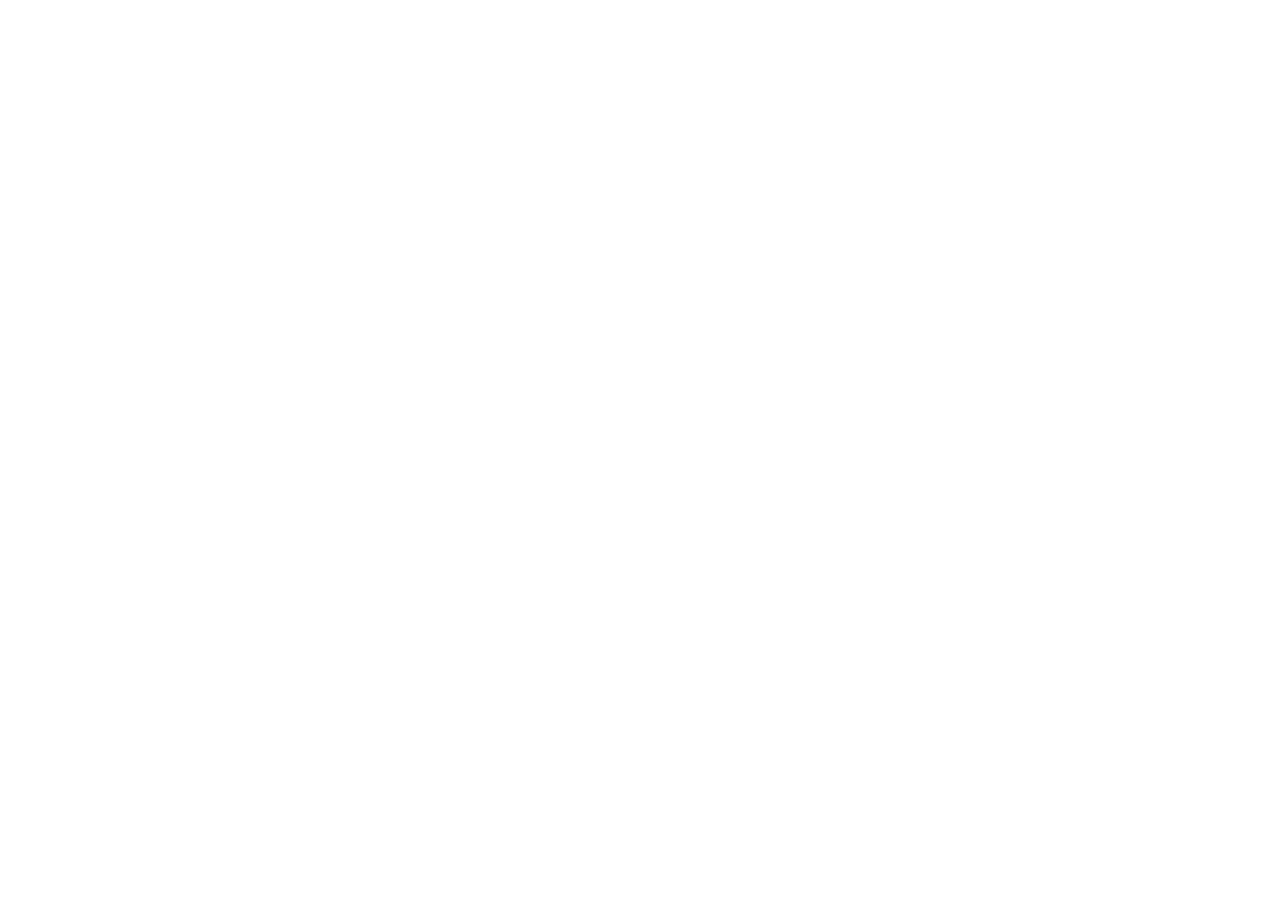
==== index.html @ 4f105e5e "init project" ====
<!DOCTYPE html>
<html lang="en">
<head>
    <meta charset="UTF-8">
    <meta http-equiv="X-UA-Compatible" content="IE=edge">
    <meta name="viewport" content="width=device-width, initial-scale=1.0">
    <title>Document</title>
</head>
<body>
    
</body>
</html>
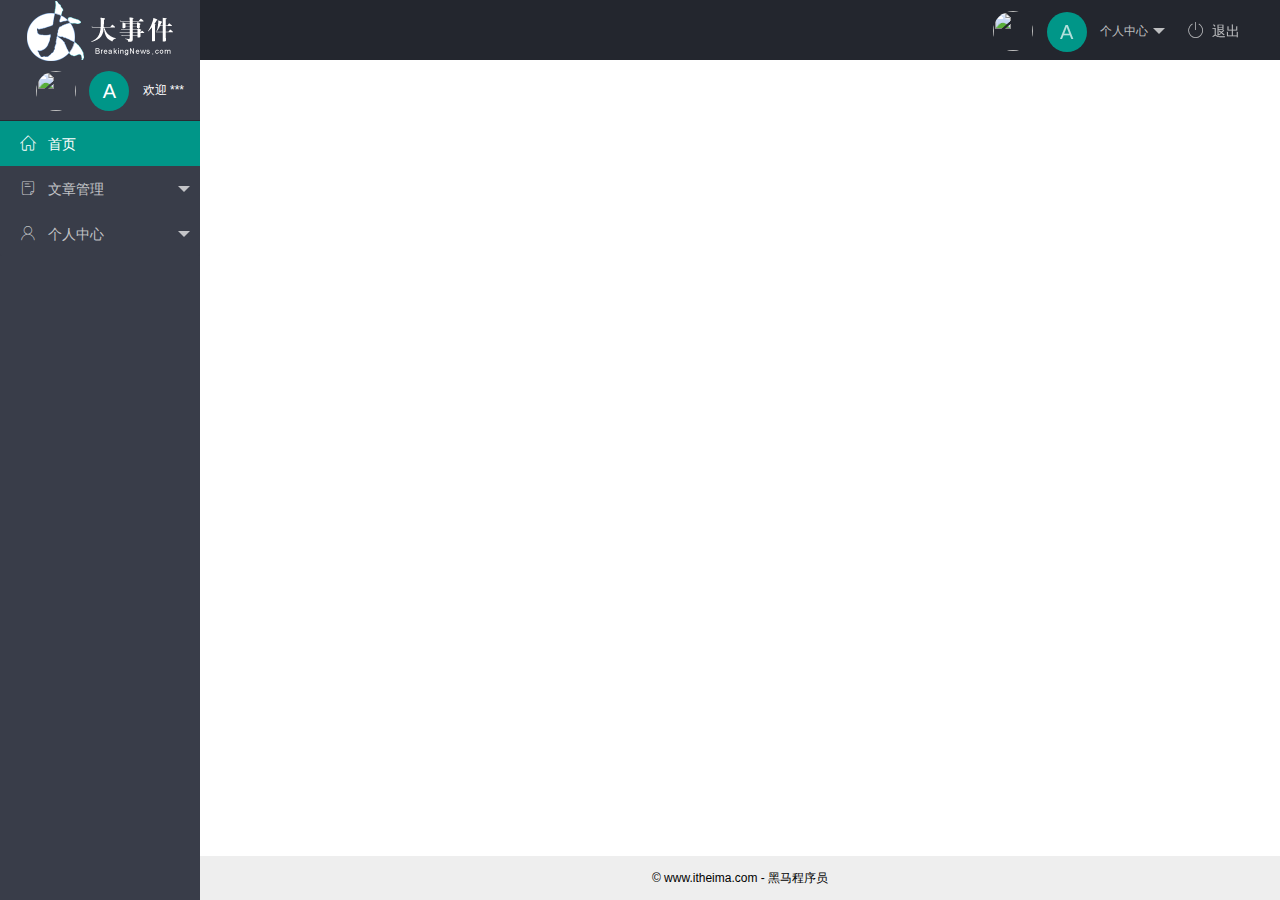
==== commit f2889e9f: "完成了后台主页功能的开发" ====
--- a/index.html
+++ b/index.html
@@ -1,12 +1,139 @@
 <!DOCTYPE html>
 <html lang="en">
-<head>
-    <meta charset="UTF-8">
-    <meta http-equiv="X-UA-Compatible" content="IE=edge">
-    <meta name="viewport" content="width=device-width, initial-scale=1.0">
-    <title>Document</title>
-</head>
-<body>
-    
-</body>
-</html>+  <head>
+    <meta charset="UTF-8" />
+    <meta http-equiv="X-UA-Compatible" content="IE=edge" />
+    <meta name="viewport" content="width=device-width, initial-scale=1.0" />
+    <title>后台主页</title>
+    <!-- 导入layui的样式表 -->
+    <link rel="stylesheet" href="/assets/lib/layui/css/layui.css" />
+    <!-- 导入iconfont样式表 -->
+    <link rel="stylesheet" href="/assets/fonts/iconfont.css" />
+    <!-- 导入自己的样式表 -->
+    <link rel="stylesheet" href="/assets/css/index.css" />
+  </head>
+  <body>
+    <div class="layui-layout layui-layout-admin">
+      <div class="layui-header">
+        <div class="layui-logo layui-hide-xs layui-bg-black">
+          <img src="/assets//images/logo.png" />
+        </div>
+        <!-- 头部区域（可配合layui 已有的水平导航） -->
+        <ul class="layui-nav layui-layout-right">
+          <li class="layui-nav-item layui-hide layui-show-md-inline-block">
+            <a href="javascript:;" class="userInfo">
+              <img
+                src="//tva1.sinaimg.cn/crop.0.0.118.118.180/5db11ff4gw1e77d3nqrv8j203b03cweg.jpg"
+                class="layui-nav-img"
+              />
+              <span class="text-avatar">A</span>
+              个人中心
+            </a>
+            <dl class="layui-nav-child">
+              <dd><a href="">基本资料</a></dd>
+              <dd><a href="">更换头像</a></dd>
+              <dd><a href="">重置密码</a></dd>
+            </dl>
+          </li>
+          <li class="layui-nav-item" lay-header-event="menuRight" lay-unselect>
+            <a href="javascript:;" class="BtnLogOut">
+              <span class="iconfont icon-tuichu"></span>退出
+            </a>
+          </li>
+        </ul>
+      </div>
+
+      <div class="layui-side layui-bg-black">
+        <div class="layui-side-scroll">
+          <div href="javascript:;" class="userInfo">
+            <img
+              src="//tva1.sinaimg.cn/crop.0.0.118.118.180/5db11ff4gw1e77d3nqrv8j203b03cweg.jpg"
+              class="layui-nav-img"
+            />
+            <span class="text-avatar">A</span>
+            <span id="welcome">欢迎 ***</span>
+          </div>
+          <!-- 左侧导航区域（可配合layui已有的垂直导航） -->
+          <ul class="layui-nav layui-nav-tree" lay-shrink="all">
+            <li class="layui-nav-item layui-this">
+              <a href="/home/dashboard.html" target="fm">
+                <span class="iconfont icon-home"></span>
+                首页</a
+              >
+            </li>
+            <li class="layui-nav-item">
+              <a class="" href="javascript:;">
+                <span class="iconfont icon-16"></span>
+                文章管理</a
+              >
+              <dl class="layui-nav-child">
+                <dd>
+                  <a href="javascript:;">
+                    <i class="layui-icon layui-icon-app"></i>
+                    文章类别</a
+                  >
+                </dd>
+                <dd>
+                  <a href="javascript:;">
+                    <i class="layui-icon layui-icon-app"></i>
+                    文章列表</a
+                  >
+                </dd>
+                <dd>
+                  <a href="javascript:;">
+                    <i class="layui-icon layui-icon-app"></i>
+                    发表文章</a
+                  >
+                </dd>
+              </dl>
+            </li>
+            <li class="layui-nav-item">
+              <a href="javascript:;">
+                <span class="iconfont icon-user"></span>
+                个人中心</a
+              >
+              <dl class="layui-nav-child">
+                <dd>
+                  <a href="javascript:;">
+                    <i class="layui-icon layui-icon-app"></i>
+                    基本资料</a
+                  >
+                </dd>
+                <dd>
+                  <a href="javascript:;">
+                    <i class="layui-icon layui-icon-app"></i>
+                    更换头像</a
+                  >
+                </dd>
+                <dd>
+                  <a href="javascript:;">
+                    <i class="layui-icon layui-icon-app"></i>
+                    重置密码</a
+                  >
+                </dd>
+              </dl>
+            </li>
+          </ul>
+        </div>
+      </div>
+
+      <div class="layui-body">
+        <!-- 内容主体区域 -->
+        <iframe name="fm" src="" frameborder="0"></iframe>
+      </div>
+
+      <div class="layui-footer">
+        <!-- 底部固定区域 -->
+        © www.itheima.com - 黑马程序员
+      </div>
+    </div>
+    <!-- 导入layui的js -->
+    <script src="/assets//lib/layui/layui.all.js"></script>
+    <!-- 导入JQuery -->
+    <script src="/assets//lib/jquery.js"></script>
+    <!-- 导入baseApi.js -->
+    <script src="/assets/js/baseApi.js"></script>
+    <!-- 导入自己js文件 -->
+    <script src="/assets/js/index.js"></script>
+  </body>
+</html>
--- a/assets/lib/layui/css/layui.css
+++ b/assets/lib/layui/css/layui.css
@@ -0,0 +1,2 @@
+/** layui-v2.5.5 MIT License By https://www.layui.com */
+ .layui-inline,img{display:inline-block;vertical-align:middle}h1,h2,h3,h4,h5,h6{font-weight:400}.layui-edge,.layui-header,.layui-inline,.layui-main{position:relative}.layui-body,.layui-edge,.layui-elip{overflow:hidden}.layui-btn,.layui-edge,.layui-inline,img{vertical-align:middle}.layui-btn,.layui-disabled,.layui-icon,.layui-unselect{-moz-user-select:none;-webkit-user-select:none;-ms-user-select:none}.layui-elip,.layui-form-checkbox span,.layui-form-pane .layui-form-label{text-overflow:ellipsis;white-space:nowrap}.layui-breadcrumb,.layui-tree-btnGroup{visibility:hidden}blockquote,body,button,dd,div,dl,dt,form,h1,h2,h3,h4,h5,h6,input,li,ol,p,pre,td,textarea,th,ul{margin:0;padding:0;-webkit-tap-highlight-color:rgba(0,0,0,0)}a:active,a:hover{outline:0}img{border:none}li{list-style:none}table{border-collapse:collapse;border-spacing:0}h4,h5,h6{font-size:100%}button,input,optgroup,option,select,textarea{font-family:inherit;font-size:inherit;font-style:inherit;font-weight:inherit;outline:0}pre{white-space:pre-wrap;white-space:-moz-pre-wrap;white-space:-pre-wrap;white-space:-o-pre-wrap;word-wrap:break-word}body{line-height:24px;font:14px Helvetica Neue,Helvetica,PingFang SC,Tahoma,Arial,sans-serif}hr{height:1px;margin:10px 0;border:0;clear:both}a{color:#333;text-decoration:none}a:hover{color:#777}a cite{font-style:normal;*cursor:pointer}.layui-border-box,.layui-border-box *{box-sizing:border-box}.layui-box,.layui-box *{box-sizing:content-box}.layui-clear{clear:both;*zoom:1}.layui-clear:after{content:'\20';clear:both;*zoom:1;display:block;height:0}.layui-inline{*display:inline;*zoom:1}.layui-edge{display:inline-block;width:0;height:0;border-width:6px;border-style:dashed;border-color:transparent}.layui-edge-top{top:-4px;border-bottom-color:#999;border-bottom-style:solid}.layui-edge-right{border-left-color:#999;border-left-style:solid}.layui-edge-bottom{top:2px;border-top-color:#999;border-top-style:solid}.layui-edge-left{border-right-color:#999;border-right-style:solid}.layui-disabled,.layui-disabled:hover{color:#d2d2d2!important;cursor:not-allowed!important}.layui-circle{border-radius:100%}.layui-show{display:block!important}.layui-hide{display:none!important}@font-face{font-family:layui-icon;src:url(../font/iconfont.eot?v=250);src:url(../font/iconfont.eot?v=250#iefix) format('embedded-opentype'),url(../font/iconfont.woff2?v=250) format('woff2'),url(../font/iconfont.woff?v=250) format('woff'),url(../font/iconfont.ttf?v=250) format('truetype'),url(../font/iconfont.svg?v=250#layui-icon) format('svg')}.layui-icon{font-family:layui-icon!important;font-size:16px;font-style:normal;-webkit-font-smoothing:antialiased;-moz-osx-font-smoothing:grayscale}.layui-icon-reply-fill:before{content:"\e611"}.layui-icon-set-fill:before{content:"\e614"}.layui-icon-menu-fill:before{content:"\e60f"}.layui-icon-search:before{content:"\e615"}.layui-icon-share:before{content:"\e641"}.layui-icon-set-sm:before{content:"\e620"}.layui-icon-engine:before{content:"\e628"}.layui-icon-close:before{content:"\1006"}.layui-icon-close-fill:before{content:"\1007"}.layui-icon-chart-screen:before{content:"\e629"}.layui-icon-star:before{content:"\e600"}.layui-icon-circle-dot:before{content:"\e617"}.layui-icon-chat:before{content:"\e606"}.layui-icon-release:before{content:"\e609"}.layui-icon-list:before{content:"\e60a"}.layui-icon-chart:before{content:"\e62c"}.layui-icon-ok-circle:before{content:"\1005"}.layui-icon-layim-theme:before{content:"\e61b"}.layui-icon-table:before{content:"\e62d"}.layui-icon-right:before{content:"\e602"}.layui-icon-left:before{content:"\e603"}.layui-icon-cart-simple:before{content:"\e698"}.layui-icon-face-cry:before{content:"\e69c"}.layui-icon-face-smile:before{content:"\e6af"}.layui-icon-survey:before{content:"\e6b2"}.layui-icon-tree:before{content:"\e62e"}.layui-icon-upload-circle:before{content:"\e62f"}.layui-icon-add-circle:before{content:"\e61f"}.layui-icon-download-circle:before{content:"\e601"}.layui-icon-templeate-1:before{content:"\e630"}.layui-icon-util:before{content:"\e631"}.layui-icon-face-surprised:before{content:"\e664"}.layui-icon-edit:before{content:"\e642"}.layui-icon-speaker:before{content:"\e645"}.layui-icon-down:before{content:"\e61a"}.layui-icon-file:before{content:"\e621"}.layui-icon-layouts:before{content:"\e632"}.layui-icon-rate-half:before{content:"\e6c9"}.layui-icon-add-circle-fine:before{content:"\e608"}.layui-icon-prev-circle:before{content:"\e633"}.layui-icon-read:before{content:"\e705"}.layui-icon-404:before{content:"\e61c"}.layui-icon-carousel:before{content:"\e634"}.layui-icon-help:before{content:"\e607"}.layui-icon-code-circle:before{content:"\e635"}.layui-icon-water:before{content:"\e636"}.layui-icon-username:before{content:"\e66f"}.layui-icon-find-fill:before{content:"\e670"}.layui-icon-about:before{content:"\e60b"}.layui-icon-location:before{content:"\e715"}.layui-icon-up:before{content:"\e619"}.layui-icon-pause:before{content:"\e651"}.layui-icon-date:before{content:"\e637"}.layui-icon-layim-uploadfile:before{content:"\e61d"}.layui-icon-delete:before{content:"\e640"}.layui-icon-play:before{content:"\e652"}.layui-icon-top:before{content:"\e604"}.layui-icon-friends:before{content:"\e612"}.layui-icon-refresh-3:before{content:"\e9aa"}.layui-icon-ok:before{content:"\e605"}.layui-icon-layer:before{content:"\e638"}.layui-icon-face-smile-fine:before{content:"\e60c"}.layui-icon-dollar:before{content:"\e659"}.layui-icon-group:before{content:"\e613"}.layui-icon-layim-download:before{content:"\e61e"}.layui-icon-picture-fine:before{content:"\e60d"}.layui-icon-link:before{content:"\e64c"}.layui-icon-diamond:before{content:"\e735"}.layui-icon-log:before{content:"\e60e"}.layui-icon-rate-solid:before{content:"\e67a"}.layui-icon-fonts-del:before{content:"\e64f"}.layui-icon-unlink:before{content:"\e64d"}.layui-icon-fonts-clear:before{content:"\e639"}.layui-icon-triangle-r:before{content:"\e623"}.layui-icon-circle:before{content:"\e63f"}.layui-icon-radio:before{content:"\e643"}.layui-icon-align-center:before{content:"\e647"}.layui-icon-align-right:before{content:"\e648"}.layui-icon-align-left:before{content:"\e649"}.layui-icon-loading-1:before{content:"\e63e"}.layui-icon-return:before{content:"\e65c"}.layui-icon-fonts-strong:before{content:"\e62b"}.layui-icon-upload:before{content:"\e67c"}.layui-icon-dialogue:before{content:"\e63a"}.layui-icon-video:before{content:"\e6ed"}.layui-icon-headset:before{content:"\e6fc"}.layui-icon-cellphone-fine:before{content:"\e63b"}.layui-icon-add-1:before{content:"\e654"}.layui-icon-face-smile-b:before{content:"\e650"}.layui-icon-fonts-html:before{content:"\e64b"}.layui-icon-form:before{content:"\e63c"}.layui-icon-cart:before{content:"\e657"}.layui-icon-camera-fill:before{content:"\e65d"}.layui-icon-tabs:before{content:"\e62a"}.layui-icon-fonts-code:before{content:"\e64e"}.layui-icon-fire:before{content:"\e756"}.layui-icon-set:before{content:"\e716"}.layui-icon-fonts-u:before{content:"\e646"}.layui-icon-triangle-d:before{content:"\e625"}.layui-icon-tips:before{content:"\e702"}.layui-icon-picture:before{content:"\e64a"}.layui-icon-more-vertical:before{content:"\e671"}.layui-icon-flag:before{content:"\e66c"}.layui-icon-loading:before{content:"\e63d"}.layui-icon-fonts-i:before{content:"\e644"}.layui-icon-refresh-1:before{content:"\e666"}.layui-icon-rmb:before{content:"\e65e"}.layui-icon-home:before{content:"\e68e"}.layui-icon-user:before{content:"\e770"}.layui-icon-notice:before{content:"\e667"}.layui-icon-login-weibo:before{content:"\e675"}.layui-icon-voice:before{content:"\e688"}.layui-icon-upload-drag:before{content:"\e681"}.layui-icon-login-qq:before{content:"\e676"}.layui-icon-snowflake:before{content:"\e6b1"}.layui-icon-file-b:before{content:"\e655"}.layui-icon-template:before{content:"\e663"}.layui-icon-auz:before{content:"\e672"}.layui-icon-console:before{content:"\e665"}.layui-icon-app:before{content:"\e653"}.layui-icon-prev:before{content:"\e65a"}.layui-icon-website:before{content:"\e7ae"}.layui-icon-next:before{content:"\e65b"}.layui-icon-component:before{content:"\e857"}.layui-icon-more:before{content:"\e65f"}.layui-icon-login-wechat:before{content:"\e677"}.layui-icon-shrink-right:before{content:"\e668"}.layui-icon-spread-left:before{content:"\e66b"}.layui-icon-camera:before{content:"\e660"}.layui-icon-note:before{content:"\e66e"}.layui-icon-refresh:before{content:"\e669"}.layui-icon-female:before{content:"\e661"}.layui-icon-male:before{content:"\e662"}.layui-icon-password:before{content:"\e673"}.layui-icon-senior:before{content:"\e674"}.layui-icon-theme:before{content:"\e66a"}.layui-icon-tread:before{content:"\e6c5"}.layui-icon-praise:before{content:"\e6c6"}.layui-icon-star-fill:before{content:"\e658"}.layui-icon-rate:before{content:"\e67b"}.layui-icon-template-1:before{content:"\e656"}.layui-icon-vercode:before{content:"\e679"}.layui-icon-cellphone:before{content:"\e678"}.layui-icon-screen-full:before{content:"\e622"}.layui-icon-screen-restore:before{content:"\e758"}.layui-icon-cols:before{content:"\e610"}.layui-icon-export:before{content:"\e67d"}.layui-icon-print:before{content:"\e66d"}.layui-icon-slider:before{content:"\e714"}.layui-icon-addition:before{content:"\e624"}.layui-icon-subtraction:before{content:"\e67e"}.layui-icon-service:before{content:"\e626"}.layui-icon-transfer:before{content:"\e691"}.layui-main{width:1140px;margin:0 auto}.layui-header{z-index:1000;height:60px}.layui-header a:hover{transition:all .5s;-webkit-transition:all .5s}.layui-side{position:fixed;left:0;top:0;bottom:0;z-index:999;width:200px;overflow-x:hidden}.layui-side-scroll{position:relative;width:220px;height:100%;overflow-x:hidden}.layui-body{position:absolute;left:200px;right:0;top:0;bottom:0;z-index:998;width:auto;overflow-y:auto;box-sizing:border-box}.layui-layout-body{overflow:hidden}.layui-layout-admin .layui-header{background-color:#23262E}.layui-layout-admin .layui-side{top:60px;width:200px;overflow-x:hidden}.layui-layout-admin .layui-body{position:fixed;top:60px;bottom:44px}.layui-layout-admin .layui-main{width:auto;margin:0 15px}.layui-layout-admin .layui-footer{position:fixed;left:200px;right:0;bottom:0;height:44px;line-height:44px;padding:0 15px;background-color:#eee}.layui-layout-admin .layui-logo{position:absolute;left:0;top:0;width:200px;height:100%;line-height:60px;text-align:center;color:#009688;font-size:16px}.layui-layout-admin .layui-header .layui-nav{background:0 0}.layui-layout-left{position:absolute!important;left:200px;top:0}.layui-layout-right{position:absolute!important;right:0;top:0}.layui-container{position:relative;margin:0 auto;padding:0 15px;box-sizing:border-box}.layui-fluid{position:relative;margin:0 auto;padding:0 15px}.layui-row:after,.layui-row:before{content:'';display:block;clear:both}.layui-col-lg1,.layui-col-lg10,.layui-col-lg11,.layui-col-lg12,.layui-col-lg2,.layui-col-lg3,.layui-col-lg4,.layui-col-lg5,.layui-col-lg6,.layui-col-lg7,.layui-col-lg8,.layui-col-lg9,.layui-col-md1,.layui-col-md10,.layui-col-md11,.layui-col-md12,.layui-col-md2,.layui-col-md3,.layui-col-md4,.layui-col-md5,.layui-col-md6,.layui-col-md7,.layui-col-md8,.layui-col-md9,.layui-col-sm1,.layui-col-sm10,.layui-col-sm11,.layui-col-sm12,.layui-col-sm2,.layui-col-sm3,.layui-col-sm4,.layui-col-sm5,.layui-col-sm6,.layui-col-sm7,.layui-col-sm8,.layui-col-sm9,.layui-col-xs1,.layui-col-xs10,.layui-col-xs11,.layui-col-xs12,.layui-col-xs2,.layui-col-xs3,.layui-col-xs4,.layui-col-xs5,.layui-col-xs6,.layui-col-xs7,.layui-col-xs8,.layui-col-xs9{position:relative;display:block;box-sizing:border-box}.layui-col-xs1,.layui-col-xs10,.layui-col-xs11,.layui-col-xs12,.layui-col-xs2,.layui-col-xs3,.layui-col-xs4,.layui-col-xs5,.layui-col-xs6,.layui-col-xs7,.layui-col-xs8,.layui-col-xs9{float:left}.layui-col-xs1{width:8.33333333%}.layui-col-xs2{width:16.66666667%}.layui-col-xs3{width:25%}.layui-col-xs4{width:33.33333333%}.layui-col-xs5{width:41.66666667%}.layui-col-xs6{width:50%}.layui-col-xs7{width:58.33333333%}.layui-col-xs8{width:66.66666667%}.layui-col-xs9{width:75%}.layui-col-xs10{width:83.33333333%}.layui-col-xs11{width:91.66666667%}.layui-col-xs12{width:100%}.layui-col-xs-offset1{margin-left:8.33333333%}.layui-col-xs-offset2{margin-left:16.66666667%}.layui-col-xs-offset3{margin-left:25%}.layui-col-xs-offset4{margin-left:33.33333333%}.layui-col-xs-offset5{margin-left:41.66666667%}.layui-col-xs-offset6{margin-left:50%}.layui-col-xs-offset7{margin-left:58.33333333%}.layui-col-xs-offset8{margin-left:66.66666667%}.layui-col-xs-offset9{margin-left:75%}.layui-col-xs-offset10{margin-left:83.33333333%}.layui-col-xs-offset11{margin-left:91.66666667%}.layui-col-xs-offset12{margin-left:100%}@media screen and (max-width:768px){.layui-hide-xs{display:none!important}.layui-show-xs-block{display:block!important}.layui-show-xs-inline{display:inline!important}.layui-show-xs-inline-block{display:inline-block!important}}@media screen and (min-width:768px){.layui-container{width:750px}.layui-hide-sm{display:none!important}.layui-show-sm-block{display:block!important}.layui-show-sm-inline{display:inline!important}.layui-show-sm-inline-block{display:inline-block!important}.layui-col-sm1,.layui-col-sm10,.layui-col-sm11,.layui-col-sm12,.layui-col-sm2,.layui-col-sm3,.layui-col-sm4,.layui-col-sm5,.layui-col-sm6,.layui-col-sm7,.layui-col-sm8,.layui-col-sm9{float:left}.layui-col-sm1{width:8.33333333%}.layui-col-sm2{width:16.66666667%}.layui-col-sm3{width:25%}.layui-col-sm4{width:33.33333333%}.layui-col-sm5{width:41.66666667%}.layui-col-sm6{width:50%}.layui-col-sm7{width:58.33333333%}.layui-col-sm8{width:66.66666667%}.layui-col-sm9{width:75%}.layui-col-sm10{width:83.33333333%}.layui-col-sm11{width:91.66666667%}.layui-col-sm12{width:100%}.layui-col-sm-offset1{margin-left:8.33333333%}.layui-col-sm-offset2{margin-left:16.66666667%}.layui-col-sm-offset3{margin-left:25%}.layui-col-sm-offset4{margin-left:33.33333333%}.layui-col-sm-offset5{margin-left:41.66666667%}.layui-col-sm-offset6{margin-left:50%}.layui-col-sm-offset7{margin-left:58.33333333%}.layui-col-sm-offset8{margin-left:66.66666667%}.layui-col-sm-offset9{margin-left:75%}.layui-col-sm-offset10{margin-left:83.33333333%}.layui-col-sm-offset11{margin-left:91.66666667%}.layui-col-sm-offset12{margin-left:100%}}@media screen and (min-width:992px){.layui-container{width:970px}.layui-hide-md{display:none!important}.layui-show-md-block{display:block!important}.layui-show-md-inline{display:inline!important}.layui-show-md-inline-block{display:inline-block!important}.layui-col-md1,.layui-col-md10,.layui-col-md11,.layui-col-md12,.layui-col-md2,.layui-col-md3,.layui-col-md4,.layui-col-md5,.layui-col-md6,.layui-col-md7,.layui-col-md8,.layui-col-md9{float:left}.layui-col-md1{width:8.33333333%}.layui-col-md2{width:16.66666667%}.layui-col-md3{width:25%}.layui-col-md4{width:33.33333333%}.layui-col-md5{width:41.66666667%}.layui-col-md6{width:50%}.layui-col-md7{width:58.33333333%}.layui-col-md8{width:66.66666667%}.layui-col-md9{width:75%}.layui-col-md10{width:83.33333333%}.layui-col-md11{width:91.66666667%}.layui-col-md12{width:100%}.layui-col-md-offset1{margin-left:8.33333333%}.layui-col-md-offset2{margin-left:16.66666667%}.layui-col-md-offset3{margin-left:25%}.layui-col-md-offset4{margin-left:33.33333333%}.layui-col-md-offset5{margin-left:41.66666667%}.layui-col-md-offset6{margin-left:50%}.layui-col-md-offset7{margin-left:58.33333333%}.layui-col-md-offset8{margin-left:66.66666667%}.layui-col-md-offset9{margin-left:75%}.layui-col-md-offset10{margin-left:83.33333333%}.layui-col-md-offset11{margin-left:91.66666667%}.layui-col-md-offset12{margin-left:100%}}@media screen and (min-width:1200px){.layui-container{width:1170px}.layui-hide-lg{display:none!important}.layui-show-lg-block{display:block!important}.layui-show-lg-inline{display:inline!important}.layui-show-lg-inline-block{display:inline-block!important}.layui-col-lg1,.layui-col-lg10,.layui-col-lg11,.layui-col-lg12,.layui-col-lg2,.layui-col-lg3,.layui-col-lg4,.layui-col-lg5,.layui-col-lg6,.layui-col-lg7,.layui-col-lg8,.layui-col-lg9{float:left}.layui-col-lg1{width:8.33333333%}.layui-col-lg2{width:16.66666667%}.layui-col-lg3{width:25%}.layui-col-lg4{width:33.33333333%}.layui-col-lg5{width:41.66666667%}.layui-col-lg6{width:50%}.layui-col-lg7{width:58.33333333%}.layui-col-lg8{width:66.66666667%}.layui-col-lg9{width:75%}.layui-col-lg10{width:83.33333333%}.layui-col-lg11{width:91.66666667%}.layui-col-lg12{width:100%}.layui-col-lg-offset1{margin-left:8.33333333%}.layui-col-lg-offset2{margin-left:16.66666667%}.layui-col-lg-offset3{margin-left:25%}.layui-col-lg-offset4{margin-left:33.33333333%}.layui-col-lg-offset5{margin-left:41.66666667%}.layui-col-lg-offset6{margin-left:50%}.layui-col-lg-offset7{margin-left:58.33333333%}.layui-col-lg-offset8{margin-left:66.66666667%}.layui-col-lg-offset9{margin-left:75%}.layui-col-lg-offset10{margin-left:83.33333333%}.layui-col-lg-offset11{margin-left:91.66666667%}.layui-col-lg-offset12{margin-left:100%}}.layui-col-space1{margin:-.5px}.layui-col-space1>*{padding:.5px}.layui-col-space3{margin:-1.5px}.layui-col-space3>*{padding:1.5px}.layui-col-space5{margin:-2.5px}.layui-col-space5>*{padding:2.5px}.layui-col-space8{margin:-3.5px}.layui-col-space8>*{padding:3.5px}.layui-col-space10{margin:-5px}.layui-col-space10>*{padding:5px}.layui-col-space12{margin:-6px}.layui-col-space12>*{padding:6px}.layui-col-space15{margin:-7.5px}.layui-col-space15>*{padding:7.5px}.layui-col-space18{margin:-9px}.layui-col-space18>*{padding:9px}.layui-col-space20{margin:-10px}.layui-col-space20>*{padding:10px}.layui-col-space22{margin:-11px}.layui-col-space22>*{padding:11px}.layui-col-space25{margin:-12.5px}.layui-col-space25>*{padding:12.5px}.layui-col-space30{margin:-15px}.layui-col-space30>*{padding:15px}.layui-btn,.layui-input,.layui-select,.layui-textarea,.layui-upload-button{outline:0;-webkit-appearance:none;transition:all .3s;-webkit-transition:all .3s;box-sizing:border-box}.layui-elem-quote{margin-bottom:10px;padding:15px;line-height:22px;border-left:5px solid #009688;border-radius:0 2px 2px 0;background-color:#f2f2f2}.layui-quote-nm{border-style:solid;border-width:1px 1px 1px 5px;background:0 0}.layui-elem-field{margin-bottom:10px;padding:0;border-width:1px;border-style:solid}.layui-elem-field legend{margin-left:20px;padding:0 10px;font-size:20px;font-weight:300}.layui-field-title{margin:10px 0 20px;border-width:1px 0 0}.layui-field-box{padding:10px 15px}.layui-field-title .layui-field-box{padding:10px 0}.layui-progress{position:relative;height:6px;border-radius:20px;background-color:#e2e2e2}.layui-progress-bar{position:absolute;left:0;top:0;width:0;max-width:100%;height:6px;border-radius:20px;text-align:right;background-color:#5FB878;transition:all .3s;-webkit-transition:all .3s}.layui-progress-big,.layui-progress-big .layui-progress-bar{height:18px;line-height:18px}.layui-progress-text{position:relative;top:-20px;line-height:18px;font-size:12px;color:#666}.layui-progress-big .layui-progress-text{position:static;padding:0 10px;color:#fff}.layui-collapse{border-width:1px;border-style:solid;border-radius:2px}.layui-colla-content,.layui-colla-item{border-top-width:1px;border-top-style:solid}.layui-colla-item:first-child{border-top:none}.layui-colla-title{position:relative;height:42px;line-height:42px;padding:0 15px 0 35px;color:#333;background-color:#f2f2f2;cursor:pointer;font-size:14px;overflow:hidden}.layui-colla-content{display:none;padding:10px 15px;line-height:22px;color:#666}.layui-colla-icon{position:absolute;left:15px;top:0;font-size:14px}.layui-card{margin-bottom:15px;border-radius:2px;background-color:#fff;box-shadow:0 1px 2px 0 rgba(0,0,0,.05)}.layui-card:last-child{margin-bottom:0}.layui-card-header{position:relative;height:42px;line-height:42px;padding:0 15px;border-bottom:1px solid #f6f6f6;color:#333;border-radius:2px 2px 0 0;font-size:14px}.layui-bg-black,.layui-bg-blue,.layui-bg-cyan,.layui-bg-green,.layui-bg-orange,.layui-bg-red{color:#fff!important}.layui-card-body{position:relative;padding:10px 15px;line-height:24px}.layui-card-body[pad15]{padding:15px}.layui-card-body[pad20]{padding:20px}.layui-card-body .layui-table{margin:5px 0}.layui-card .layui-tab{margin:0}.layui-panel-window{position:relative;padding:15px;border-radius:0;border-top:5px solid #E6E6E6;background-color:#fff}.layui-auxiliar-moving{position:fixed;left:0;right:0;top:0;bottom:0;width:100%;height:100%;background:0 0;z-index:9999999999}.layui-form-label,.layui-form-mid,.layui-form-select,.layui-input-block,.layui-input-inline,.layui-textarea{position:relative}.layui-bg-red{background-color:#FF5722!important}.layui-bg-orange{background-color:#FFB800!important}.layui-bg-green{background-color:#009688!important}.layui-bg-cyan{background-color:#2F4056!important}.layui-bg-blue{background-color:#1E9FFF!important}.layui-bg-black{background-color:#393D49!important}.layui-bg-gray{background-color:#eee!important;color:#666!important}.layui-badge-rim,.layui-colla-content,.layui-colla-item,.layui-collapse,.layui-elem-field,.layui-form-pane .layui-form-item[pane],.layui-form-pane .layui-form-label,.layui-input,.layui-layedit,.layui-layedit-tool,.layui-quote-nm,.layui-select,.layui-tab-bar,.layui-tab-card,.layui-tab-title,.layui-tab-title .layui-this:after,.layui-textarea{border-color:#e6e6e6}.layui-timeline-item:before,hr{background-color:#e6e6e6}.layui-text{line-height:22px;font-size:14px;color:#666}.layui-text h1,.layui-text h2,.layui-text h3{font-weight:500;color:#333}.layui-text h1{font-size:30px}.layui-text h2{font-size:24px}.layui-text h3{font-size:18px}.layui-text a:not(.layui-btn){color:#01AAED}.layui-text a:not(.layui-btn):hover{text-decoration:underline}.layui-text ul{padding:5px 0 5px 15px}.layui-text ul li{margin-top:5px;list-style-type:disc}.layui-text em,.layui-word-aux{color:#999!important;padding:0 5px!important}.layui-btn{display:inline-block;height:38px;line-height:38px;padding:0 18px;background-color:#009688;color:#fff;white-space:nowrap;text-align:center;font-size:14px;border:none;border-radius:2px;cursor:pointer}.layui-btn:hover{opacity:.8;filter:alpha(opacity=80);color:#fff}.layui-btn:active{opacity:1;filter:alpha(opacity=100)}.layui-btn+.layui-btn{margin-left:10px}.layui-btn-container{font-size:0}.layui-btn-container .layui-btn{margin-right:10px;margin-bottom:10px}.layui-btn-container .layui-btn+.layui-btn{margin-left:0}.layui-table .layui-btn-container .layui-btn{margin-bottom:9px}.layui-btn-radius{border-radius:100px}.layui-btn .layui-icon{margin-right:3px;font-size:18px;vertical-align:bottom;vertical-align:middle\9}.layui-btn-primary{border:1px solid #C9C9C9;background-color:#fff;color:#555}.layui-btn-primary:hover{border-color:#009688;color:#333}.layui-btn-normal{background-color:#1E9FFF}.layui-btn-warm{background-color:#FFB800}.layui-btn-danger{background-color:#FF5722}.layui-btn-checked{background-color:#5FB878}.layui-btn-disabled,.layui-btn-disabled:active,.layui-btn-disabled:hover{border:1px solid #e6e6e6;background-color:#FBFBFB;color:#C9C9C9;cursor:not-allowed;opacity:1}.layui-btn-lg{height:44px;line-height:44px;padding:0 25px;font-size:16px}.layui-btn-sm{height:30px;line-height:30px;padding:0 10px;font-size:12px}.layui-btn-sm i{font-size:16px!important}.layui-btn-xs{height:22px;line-height:22px;padding:0 5px;font-size:12px}.layui-btn-xs i{font-size:14px!important}.layui-btn-group{display:inline-block;vertical-align:middle;font-size:0}.layui-btn-group .layui-btn{margin-left:0!important;margin-right:0!important;border-left:1px solid rgba(255,255,255,.5);border-radius:0}.layui-btn-group .layui-btn-primary{border-left:none}.layui-btn-group .layui-btn-primary:hover{border-color:#C9C9C9;color:#009688}.layui-btn-group .layui-btn:first-child{border-left:none;border-radius:2px 0 0 2px}.layui-btn-group .layui-btn-primary:first-child{border-left:1px solid #c9c9c9}.layui-btn-group .layui-btn:last-child{border-radius:0 2px 2px 0}.layui-btn-group .layui-btn+.layui-btn{margin-left:0}.layui-btn-group+.layui-btn-group{margin-left:10px}.layui-btn-fluid{width:100%}.layui-input,.layui-select,.layui-textarea{height:38px;line-height:1.3;line-height:38px\9;border-width:1px;border-style:solid;background-color:#fff;border-radius:2px}.layui-input::-webkit-input-placeholder,.layui-select::-webkit-input-placeholder,.layui-textarea::-webkit-input-placeholder{line-height:1.3}.layui-input,.layui-textarea{display:block;width:100%;padding-left:10px}.layui-input:hover,.layui-textarea:hover{border-color:#D2D2D2!important}.layui-input:focus,.layui-textarea:focus{border-color:#C9C9C9!important}.layui-textarea{min-height:100px;height:auto;line-height:20px;padding:6px 10px;resize:vertical}.layui-select{padding:0 10px}.layui-form input[type=checkbox],.layui-form input[type=radio],.layui-form select{display:none}.layui-form [lay-ignore]{display:initial}.layui-form-item{margin-bottom:15px;clear:both;*zoom:1}.layui-form-item:after{content:'\20';clear:both;*zoom:1;display:block;height:0}.layui-form-label{float:left;display:block;padding:9px 15px;width:80px;font-weight:400;line-height:20px;text-align:right}.layui-form-label-col{display:block;float:none;padding:9px 0;line-height:20px;text-align:left}.layui-form-item .layui-inline{margin-bottom:5px;margin-right:10px}.layui-input-block{margin-left:110px;min-height:36px}.layui-input-inline{display:inline-block;vertical-align:middle}.layui-form-item .layui-input-inline{float:left;width:190px;margin-right:10px}.layui-form-text .layui-input-inline{width:auto}.layui-form-mid{float:left;display:block;padding:9px 0!important;line-height:20px;margin-right:10px}.layui-form-danger+.layui-form-select .layui-input,.layui-form-danger:focus{border-color:#FF5722!important}.layui-form-select .layui-input{padding-right:30px;cursor:pointer}.layui-form-select .layui-edge{position:absolute;right:10px;top:50%;margin-top:-3px;cursor:pointer;border-width:6px;border-top-color:#c2c2c2;border-top-style:solid;transition:all .3s;-webkit-transition:all .3s}.layui-form-select dl{display:none;position:absolute;left:0;top:42px;padding:5px 0;z-index:899;min-width:100%;border:1px solid #d2d2d2;max-height:300px;overflow-y:auto;background-color:#fff;border-radius:2px;box-shadow:0 2px 4px rgba(0,0,0,.12);box-sizing:border-box}.layui-form-select dl dd,.layui-form-select dl dt{padding:0 10px;line-height:36px;white-space:nowrap;overflow:hidden;text-overflow:ellipsis}.layui-form-select dl dt{font-size:12px;color:#999}.layui-form-select dl dd{cursor:pointer}.layui-form-select dl dd:hover{background-color:#f2f2f2;-webkit-transition:.5s all;transition:.5s all}.layui-form-select .layui-select-group dd{padding-left:20px}.layui-form-select dl dd.layui-select-tips{padding-left:10px!important;color:#999}.layui-form-select dl dd.layui-this{background-color:#5FB878;color:#fff}.layui-form-checkbox,.layui-form-select dl dd.layui-disabled{background-color:#fff}.layui-form-selected dl{display:block}.layui-form-checkbox,.layui-form-checkbox *,.layui-form-switch{display:inline-block;vertical-align:middle}.layui-form-selected .layui-edge{margin-top:-9px;-webkit-transform:rotate(180deg);transform:rotate(180deg);margin-top:-3px\9}:root .layui-form-selected .layui-edge{margin-top:-9px\0/IE9}.layui-form-selectup dl{top:auto;bottom:42px}.layui-select-none{margin:5px 0;text-align:center;color:#999}.layui-select-disabled .layui-disabled{border-color:#eee!important}.layui-select-disabled .layui-edge{border-top-color:#d2d2d2}.layui-form-checkbox{position:relative;height:30px;line-height:30px;margin-right:10px;padding-right:30px;cursor:pointer;font-size:0;-webkit-transition:.1s linear;transition:.1s linear;box-sizing:border-box}.layui-form-checkbox span{padding:0 10px;height:100%;font-size:14px;border-radius:2px 0 0 2px;background-color:#d2d2d2;color:#fff;overflow:hidden}.layui-form-checkbox:hover span{background-color:#c2c2c2}.layui-form-checkbox i{position:absolute;right:0;top:0;width:30px;height:28px;border:1px solid #d2d2d2;border-left:none;border-radius:0 2px 2px 0;color:#fff;font-size:20px;text-align:center}.layui-form-checkbox:hover i{border-color:#c2c2c2;color:#c2c2c2}.layui-form-checked,.layui-form-checked:hover{border-color:#5FB878}.layui-form-checked span,.layui-form-checked:hover span{background-color:#5FB878}.layui-form-checked i,.layui-form-checked:hover i{color:#5FB878}.layui-form-item .layui-form-checkbox{margin-top:4px}.layui-form-checkbox[lay-skin=primary]{height:auto!important;line-height:normal!important;min-width:18px;min-height:18px;border:none!important;margin-right:0;padding-left:28px;padding-right:0;background:0 0}.layui-form-checkbox[lay-skin=primary] span{padding-left:0;padding-right:15px;line-height:18px;background:0 0;color:#666}.layui-form-checkbox[lay-skin=primary] i{right:auto;left:0;width:16px;height:16px;line-height:16px;border:1px solid #d2d2d2;font-size:12px;border-radius:2px;background-color:#fff;-webkit-transition:.1s linear;transition:.1s linear}.layui-form-checkbox[lay-skin=primary]:hover i{border-color:#5FB878;color:#fff}.layui-form-checked[lay-skin=primary] i{border-color:#5FB878!important;background-color:#5FB878;color:#fff}.layui-checkbox-disbaled[lay-skin=primary] span{background:0 0!important;color:#c2c2c2}.layui-checkbox-disbaled[lay-skin=primary]:hover i{border-color:#d2d2d2}.layui-form-item .layui-form-checkbox[lay-skin=primary]{margin-top:10px}.layui-form-switch{position:relative;height:22px;line-height:22px;min-width:35px;padding:0 5px;margin-top:8px;border:1px solid #d2d2d2;border-radius:20px;cursor:pointer;background-color:#fff;-webkit-transition:.1s linear;transition:.1s linear}.layui-form-switch i{position:absolute;left:5px;top:3px;width:16px;height:16px;border-radius:20px;background-color:#d2d2d2;-webkit-transition:.1s linear;transition:.1s linear}.layui-form-switch em{position:relative;top:0;width:25px;margin-left:21px;padding:0!important;text-align:center!important;color:#999!important;font-style:normal!important;font-size:12px}.layui-form-onswitch{border-color:#5FB878;background-color:#5FB878}.layui-checkbox-disbaled,.layui-checkbox-disbaled i{border-color:#e2e2e2!important}.layui-form-onswitch i{left:100%;margin-left:-21px;background-color:#fff}.layui-form-onswitch em{margin-left:5px;margin-right:21px;color:#fff!important}.layui-checkbox-disbaled span{background-color:#e2e2e2!important}.layui-checkbox-disbaled:hover i{color:#fff!important}[lay-radio]{display:none}.layui-form-radio,.layui-form-radio *{display:inline-block;vertical-align:middle}.layui-form-radio{line-height:28px;margin:6px 10px 0 0;padding-right:10px;cursor:pointer;font-size:0}.layui-form-radio *{font-size:14px}.layui-form-radio>i{margin-right:8px;font-size:22px;color:#c2c2c2}.layui-form-radio>i:hover,.layui-form-radioed>i{color:#5FB878}.layui-radio-disbaled>i{color:#e2e2e2!important}.layui-form-pane .layui-form-label{width:110px;padding:8px 15px;height:38px;line-height:20px;border-width:1px;border-style:solid;border-radius:2px 0 0 2px;text-align:center;background-color:#FBFBFB;overflow:hidden;box-sizing:border-box}.layui-form-pane .layui-input-inline{margin-left:-1px}.layui-form-pane .layui-input-block{margin-left:110px;left:-1px}.layui-form-pane .layui-input{border-radius:0 2px 2px 0}.layui-form-pane .layui-form-text .layui-form-label{float:none;width:100%;border-radius:2px;box-sizing:border-box;text-align:left}.layui-form-pane .layui-form-text .layui-input-inline{display:block;margin:0;top:-1px;clear:both}.layui-form-pane .layui-form-text .layui-input-block{margin:0;left:0;top:-1px}.layui-form-pane .layui-form-text .layui-textarea{min-height:100px;border-radius:0 0 2px 2px}.layui-form-pane .layui-form-checkbox{margin:4px 0 4px 10px}.layui-form-pane .layui-form-radio,.layui-form-pane .layui-form-switch{margin-top:6px;margin-left:10px}.layui-form-pane .layui-form-item[pane]{position:relative;border-width:1px;border-style:solid}.layui-form-pane .layui-form-item[pane] .layui-form-label{position:absolute;left:0;top:0;height:100%;border-width:0 1px 0 0}.layui-form-pane .layui-form-item[pane] .layui-input-inline{margin-left:110px}@media screen and (max-width:450px){.layui-form-item .layui-form-label{text-overflow:ellipsis;overflow:hidden;white-space:nowrap}.layui-form-item .layui-inline{display:block;margin-right:0;margin-bottom:20px;clear:both}.layui-form-item .layui-inline:after{content:'\20';clear:both;display:block;height:0}.layui-form-item .layui-input-inline{display:block;float:none;left:-3px;width:auto;margin:0 0 10px 112px}.layui-form-item .layui-input-inline+.layui-form-mid{margin-left:110px;top:-5px;padding:0}.layui-form-item .layui-form-checkbox{margin-right:5px;margin-bottom:5px}}.layui-layedit{border-width:1px;border-style:solid;border-radius:2px}.layui-layedit-tool{padding:3px 5px;border-bottom-width:1px;border-bottom-style:solid;font-size:0}.layedit-tool-fixed{position:fixed;top:0;border-top:1px solid #e2e2e2}.layui-layedit-tool .layedit-tool-mid,.layui-layedit-tool .layui-icon{display:inline-block;vertical-align:middle;text-align:center;font-size:14px}.layui-layedit-tool .layui-icon{position:relative;width:32px;height:30px;line-height:30px;margin:3px 5px;color:#777;cursor:pointer;border-radius:2px}.layui-layedit-tool .layui-icon:hover{color:#393D49}.layui-layedit-tool .layui-icon:active{color:#000}.layui-layedit-tool .layedit-tool-active{background-color:#e2e2e2;color:#000}.layui-layedit-tool .layui-disabled,.layui-layedit-tool .layui-disabled:hover{color:#d2d2d2;cursor:not-allowed}.layui-layedit-tool .layedit-tool-mid{width:1px;height:18px;margin:0 10px;background-color:#d2d2d2}.layedit-tool-html{width:50px!important;font-size:30px!important}.layedit-tool-b,.layedit-tool-code,.layedit-tool-help{font-size:16px!important}.layedit-tool-d,.layedit-tool-face,.layedit-tool-image,.layedit-tool-unlink{font-size:18px!important}.layedit-tool-image input{position:absolute;font-size:0;left:0;top:0;width:100%;height:100%;opacity:.01;filter:Alpha(opacity=1);cursor:pointer}.layui-layedit-iframe iframe{display:block;width:100%}#LAY_layedit_code{overflow:hidden}.layui-laypage{display:inline-block;*display:inline;*zoom:1;vertical-align:middle;margin:10px 0;font-size:0}.layui-laypage>a:first-child,.layui-laypage>a:first-child em{border-radius:2px 0 0 2px}.layui-laypage>a:last-child,.layui-laypage>a:last-child em{border-radius:0 2px 2px 0}.layui-laypage>:first-child{margin-left:0!important}.layui-laypage>:last-child{margin-right:0!important}.layui-laypage a,.layui-laypage button,.layui-laypage input,.layui-laypage select,.layui-laypage span{border:1px solid #e2e2e2}.layui-laypage a,.layui-laypage span{display:inline-block;*display:inline;*zoom:1;vertical-align:middle;padding:0 15px;height:28px;line-height:28px;margin:0 -1px 5px 0;background-color:#fff;color:#333;font-size:12px}.layui-flow-more a *,.layui-laypage input,.layui-table-view select[lay-ignore]{display:inline-block}.layui-laypage a:hover{color:#009688}.layui-laypage em{font-style:normal}.layui-laypage .layui-laypage-spr{color:#999;font-weight:700}.layui-laypage a{text-decoration:none}.layui-laypage .layui-laypage-curr{position:relative}.layui-laypage .layui-laypage-curr em{position:relative;color:#fff}.layui-laypage .layui-laypage-curr .layui-laypage-em{position:absolute;left:-1px;top:-1px;padding:1px;width:100%;height:100%;background-color:#009688}.layui-laypage-em{border-radius:2px}.layui-laypage-next em,.layui-laypage-prev em{font-family:Sim sun;font-size:16px}.layui-laypage .layui-laypage-count,.layui-laypage .layui-laypage-limits,.layui-laypage .layui-laypage-refresh,.layui-laypage .layui-laypage-skip{margin-left:10px;margin-right:10px;padding:0;border:none}.layui-laypage .layui-laypage-limits,.layui-laypage .layui-laypage-refresh{vertical-align:top}.layui-laypage .layui-laypage-refresh i{font-size:18px;cursor:pointer}.layui-laypage select{height:22px;padding:3px;border-radius:2px;cursor:pointer}.layui-laypage .layui-laypage-skip{height:30px;line-height:30px;color:#999}.layui-laypage button,.layui-laypage input{height:30px;line-height:30px;border-radius:2px;vertical-align:top;background-color:#fff;box-sizing:border-box}.layui-laypage input{width:40px;margin:0 10px;padding:0 3px;text-align:center}.layui-laypage input:focus,.layui-laypage select:focus{border-color:#009688!important}.layui-laypage button{margin-left:10px;padding:0 10px;cursor:pointer}.layui-table,.layui-table-view{margin:10px 0}.layui-flow-more{margin:10px 0;text-align:center;color:#999;font-size:14px}.layui-flow-more a{height:32px;line-height:32px}.layui-flow-more a *{vertical-align:top}.layui-flow-more a cite{padding:0 20px;border-radius:3px;background-color:#eee;color:#333;font-style:normal}.layui-flow-more a cite:hover{opacity:.8}.layui-flow-more a i{font-size:30px;color:#737383}.layui-table{width:100%;background-color:#fff;color:#666}.layui-table tr{transition:all .3s;-webkit-transition:all .3s}.layui-table th{text-align:left;font-weight:400}.layui-table tbody tr:hover,.layui-table thead tr,.layui-table-click,.layui-table-header,.layui-table-hover,.layui-table-mend,.layui-table-patch,.layui-table-tool,.layui-table-total,.layui-table-total tr,.layui-table[lay-even] tr:nth-child(even){background-color:#f2f2f2}.layui-table td,.layui-table th,.layui-table-col-set,.layui-table-fixed-r,.layui-table-grid-down,.layui-table-header,.layui-table-page,.layui-table-tips-main,.layui-table-tool,.layui-table-total,.layui-table-view,.layui-table[lay-skin=line],.layui-table[lay-skin=row]{border-width:1px;border-style:solid;border-color:#e6e6e6}.layui-table td,.layui-table th{position:relative;padding:9px 15px;min-height:20px;line-height:20px;font-size:14px}.layui-table[lay-skin=line] td,.layui-table[lay-skin=line] th{border-width:0 0 1px}.layui-table[lay-skin=row] td,.layui-table[lay-skin=row] th{border-width:0 1px 0 0}.layui-table[lay-skin=nob] td,.layui-table[lay-skin=nob] th{border:none}.layui-table img{max-width:100px}.layui-table[lay-size=lg] td,.layui-table[lay-size=lg] th{padding:15px 30px}.layui-table-view .layui-table[lay-size=lg] .layui-table-cell{height:40px;line-height:40px}.layui-table[lay-size=sm] td,.layui-table[lay-size=sm] th{font-size:12px;padding:5px 10px}.layui-table-view .layui-table[lay-size=sm] .layui-table-cell{height:20px;line-height:20px}.layui-table[lay-data]{display:none}.layui-table-box{position:relative;overflow:hidden}.layui-table-view .layui-table{position:relative;width:auto;margin:0}.layui-table-view .layui-table[lay-skin=line]{border-width:0 1px 0 0}.layui-table-view .layui-table[lay-skin=row]{border-width:0 0 1px}.layui-table-view .layui-table td,.layui-table-view .layui-table th{padding:5px 0;border-top:none;border-left:none}.layui-table-view .layui-table th.layui-unselect .layui-table-cell span{cursor:pointer}.layui-table-view .layui-table td{cursor:default}.layui-table-view .layui-table td[data-edit=text]{cursor:text}.layui-table-view .layui-form-checkbox[lay-skin=primary] i{width:18px;height:18px}.layui-table-view .layui-form-radio{line-height:0;padding:0}.layui-table-view .layui-form-radio>i{margin:0;font-size:20px}.layui-table-init{position:absolute;left:0;top:0;width:100%;height:100%;text-align:center;z-index:110}.layui-table-init .layui-icon{position:absolute;left:50%;top:50%;margin:-15px 0 0 -15px;font-size:30px;color:#c2c2c2}.layui-table-header{border-width:0 0 1px;overflow:hidden}.layui-table-header .layui-table{margin-bottom:-1px}.layui-table-tool .layui-inline[lay-event]{position:relative;width:26px;height:26px;padding:5px;line-height:16px;margin-right:10px;text-align:center;color:#333;border:1px solid #ccc;cursor:pointer;-webkit-transition:.5s all;transition:.5s all}.layui-table-tool .layui-inline[lay-event]:hover{border:1px solid #999}.layui-table-tool-temp{padding-right:120px}.layui-table-tool-self{position:absolute;right:17px;top:10px}.layui-table-tool .layui-table-tool-self .layui-inline[lay-event]{margin:0 0 0 10px}.layui-table-tool-panel{position:absolute;top:29px;left:-1px;padding:5px 0;min-width:150px;min-height:40px;border:1px solid #d2d2d2;text-align:left;overflow-y:auto;background-color:#fff;box-shadow:0 2px 4px rgba(0,0,0,.12)}.layui-table-cell,.layui-table-tool-panel li{overflow:hidden;text-overflow:ellipsis;white-space:nowrap}.layui-table-tool-panel li{padding:0 10px;line-height:30px;-webkit-transition:.5s all;transition:.5s all}.layui-table-tool-panel li .layui-form-checkbox[lay-skin=primary]{width:100%;padding-left:28px}.layui-table-tool-panel li:hover{background-color:#f2f2f2}.layui-table-tool-panel li .layui-form-checkbox[lay-skin=primary] i{position:absolute;left:0;top:0}.layui-table-tool-panel li .layui-form-checkbox[lay-skin=primary] span{padding:0}.layui-table-tool .layui-table-tool-self .layui-table-tool-panel{left:auto;right:-1px}.layui-table-col-set{position:absolute;right:0;top:0;width:20px;height:100%;border-width:0 0 0 1px;background-color:#fff}.layui-table-sort{width:10px;height:20px;margin-left:5px;cursor:pointer!important}.layui-table-sort .layui-edge{position:absolute;left:5px;border-width:5px}.layui-table-sort .layui-table-sort-asc{top:3px;border-top:none;border-bottom-style:solid;border-bottom-color:#b2b2b2}.layui-table-sort .layui-table-sort-asc:hover{border-bottom-color:#666}.layui-table-sort .layui-table-sort-desc{bottom:5px;border-bottom:none;border-top-style:solid;border-top-color:#b2b2b2}.layui-table-sort .layui-table-sort-desc:hover{border-top-color:#666}.layui-table-sort[lay-sort=asc] .layui-table-sort-asc{border-bottom-color:#000}.layui-table-sort[lay-sort=desc] .layui-table-sort-desc{border-top-color:#000}.layui-table-cell{height:28px;line-height:28px;padding:0 15px;position:relative;box-sizing:border-box}.layui-table-cell .layui-form-checkbox[lay-skin=primary]{top:-1px;padding:0}.layui-table-cell .layui-table-link{color:#01AAED}.laytable-cell-checkbox,.laytable-cell-numbers,.laytable-cell-radio,.laytable-cell-space{padding:0;text-align:center}.layui-table-body{position:relative;overflow:auto;margin-right:-1px;margin-bottom:-1px}.layui-table-body .layui-none{line-height:26px;padding:15px;text-align:center;color:#999}.layui-table-fixed{position:absolute;left:0;top:0;z-index:101}.layui-table-fixed .layui-table-body{overflow:hidden}.layui-table-fixed-l{box-shadow:0 -1px 8px rgba(0,0,0,.08)}.layui-table-fixed-r{left:auto;right:-1px;border-width:0 0 0 1px;box-shadow:-1px 0 8px rgba(0,0,0,.08)}.layui-table-fixed-r .layui-table-header{position:relative;overflow:visible}.layui-table-mend{position:absolute;right:-49px;top:0;height:100%;width:50px}.layui-table-tool{position:relative;z-index:890;width:100%;min-height:50px;line-height:30px;padding:10px 15px;border-width:0 0 1px}.layui-table-tool .layui-btn-container{margin-bottom:-10px}.layui-table-page,.layui-table-total{border-width:1px 0 0;margin-bottom:-1px;overflow:hidden}.layui-table-page{position:relative;width:100%;padding:7px 7px 0;height:41px;font-size:12px;white-space:nowrap}.layui-table-page>div{height:26px}.layui-table-page .layui-laypage{margin:0}.layui-table-page .layui-laypage a,.layui-table-page .layui-laypage span{height:26px;line-height:26px;margin-bottom:10px;border:none;background:0 0}.layui-table-page .layui-laypage a,.layui-table-page .layui-laypage span.layui-laypage-curr{padding:0 12px}.layui-table-page .layui-laypage span{margin-left:0;padding:0}.layui-table-page .layui-laypage .layui-laypage-prev{margin-left:-7px!important}.layui-table-page .layui-laypage .layui-laypage-curr .layui-laypage-em{left:0;top:0;padding:0}.layui-table-page .layui-laypage button,.layui-table-page .layui-laypage input{height:26px;line-height:26px}.layui-table-page .layui-laypage input{width:40px}.layui-table-page .layui-laypage button{padding:0 10px}.layui-table-page select{height:18px}.layui-table-patch .layui-table-cell{padding:0;width:30px}.layui-table-edit{position:absolute;left:0;top:0;width:100%;height:100%;padding:0 14px 1px;border-radius:0;box-shadow:1px 1px 20px rgba(0,0,0,.15)}.layui-table-edit:focus{border-color:#5FB878!important}select.layui-table-edit{padding:0 0 0 10px;border-color:#C9C9C9}.layui-table-view .layui-form-checkbox,.layui-table-view .layui-form-radio,.layui-table-view .layui-form-switch{top:0;margin:0;box-sizing:content-box}.layui-table-view .layui-form-checkbox{top:-1px;height:26px;line-height:26px}.layui-table-view .layui-form-checkbox i{height:26px}.layui-table-grid .layui-table-cell{overflow:visible}.layui-table-grid-down{position:absolute;top:0;right:0;width:26px;height:100%;padding:5px 0;border-width:0 0 0 1px;text-align:center;background-color:#fff;color:#999;cursor:pointer}.layui-table-grid-down .layui-icon{position:absolute;top:50%;left:50%;margin:-8px 0 0 -8px}.layui-table-grid-down:hover{background-color:#fbfbfb}body .layui-table-tips .layui-layer-content{background:0 0;padding:0;box-shadow:0 1px 6px rgba(0,0,0,.12)}.layui-table-tips-main{margin:-44px 0 0 -1px;max-height:150px;padding:8px 15px;font-size:14px;overflow-y:scroll;background-color:#fff;color:#666}.layui-table-tips-c{position:absolute;right:-3px;top:-13px;width:20px;height:20px;padding:3px;cursor:pointer;background-color:#666;border-radius:50%;color:#fff}.layui-table-tips-c:hover{background-color:#777}.layui-table-tips-c:before{position:relative;right:-2px}.layui-upload-file{display:none!important;opacity:.01;filter:Alpha(opacity=1)}.layui-upload-drag,.layui-upload-form,.layui-upload-wrap{display:inline-block}.layui-upload-list{margin:10px 0}.layui-upload-choose{padding:0 10px;color:#999}.layui-upload-drag{position:relative;padding:30px;border:1px dashed #e2e2e2;background-color:#fff;text-align:center;cursor:pointer;color:#999}.layui-upload-drag .layui-icon{font-size:50px;color:#009688}.layui-upload-drag[lay-over]{border-color:#009688}.layui-upload-iframe{position:absolute;width:0;height:0;border:0;visibility:hidden}.layui-upload-wrap{position:relative;vertical-align:middle}.layui-upload-wrap .layui-upload-file{display:block!important;position:absolute;left:0;top:0;z-index:10;font-size:100px;width:100%;height:100%;opacity:.01;filter:Alpha(opacity=1);cursor:pointer}.layui-transfer-active,.layui-transfer-box{display:inline-block;vertical-align:middle}.layui-transfer-box,.layui-transfer-header,.layui-transfer-search{border-width:0;border-style:solid;border-color:#e6e6e6}.layui-transfer-box{position:relative;border-width:1px;width:200px;height:360px;border-radius:2px;background-color:#fff}.layui-transfer-box .layui-form-checkbox{width:100%;margin:0!important}.layui-transfer-header{height:38px;line-height:38px;padding:0 10px;border-bottom-width:1px}.layui-transfer-search{position:relative;padding:10px;border-bottom-width:1px}.layui-transfer-search .layui-input{height:32px;padding-left:30px;font-size:12px}.layui-transfer-search .layui-icon-search{position:absolute;left:20px;top:50%;margin-top:-8px;color:#666}.layui-transfer-active{margin:0 15px}.layui-transfer-active .layui-btn{display:block;margin:0;padding:0 15px;background-color:#5FB878;border-color:#5FB878;color:#fff}.layui-transfer-active .layui-btn-disabled{background-color:#FBFBFB;border-color:#e6e6e6;color:#C9C9C9}.layui-transfer-active .layui-btn:first-child{margin-bottom:15px}.layui-transfer-active .layui-btn .layui-icon{margin:0;font-size:14px!important}.layui-transfer-data{padding:5px 0;overflow:auto}.layui-transfer-data li{height:32px;line-height:32px;padding:0 10px}.layui-transfer-data li:hover{background-color:#f2f2f2;transition:.5s all}.layui-transfer-data .layui-none{padding:15px 10px;text-align:center;color:#999}.layui-nav{position:relative;padding:0 20px;background-color:#393D49;color:#fff;border-radius:2px;font-size:0;box-sizing:border-box}.layui-nav *{font-size:14px}.layui-nav .layui-nav-item{position:relative;display:inline-block;*display:inline;*zoom:1;vertical-align:middle;line-height:60px}.layui-nav .layui-nav-item a{display:block;padding:0 20px;color:#fff;color:rgba(255,255,255,.7);transition:all .3s;-webkit-transition:all .3s}.layui-nav .layui-this:after,.layui-nav-bar,.layui-nav-tree .layui-nav-itemed:after{position:absolute;left:0;top:0;width:0;height:5px;background-color:#5FB878;transition:all .2s;-webkit-transition:all .2s}.layui-nav-bar{z-index:1000}.layui-nav .layui-nav-item a:hover,.layui-nav .layui-this a{color:#fff}.layui-nav .layui-this:after{content:'';top:auto;bottom:0;width:100%}.layui-nav-img{width:30px;height:30px;margin-right:10px;border-radius:50%}.layui-nav .layui-nav-more{content:'';width:0;height:0;border-style:solid dashed dashed;border-color:#fff transparent transparent;overflow:hidden;cursor:pointer;transition:all .2s;-webkit-transition:all .2s;position:absolute;top:50%;right:3px;margin-top:-3px;border-width:6px;border-top-color:rgba(255,255,255,.7)}.layui-nav .layui-nav-mored,.layui-nav-itemed>a .layui-nav-more{margin-top:-9px;border-style:dashed dashed solid;border-color:transparent transparent #fff}.layui-nav-child{display:none;position:absolute;left:0;top:65px;min-width:100%;line-height:36px;padding:5px 0;box-shadow:0 2px 4px rgba(0,0,0,.12);border:1px solid #d2d2d2;background-color:#fff;z-index:100;border-radius:2px;white-space:nowrap}.layui-nav .layui-nav-child a{color:#333}.layui-nav .layui-nav-child a:hover{background-color:#f2f2f2;color:#000}.layui-nav-child dd{position:relative}.layui-nav .layui-nav-child dd.layui-this a,.layui-nav-child dd.layui-this{background-color:#5FB878;color:#fff}.layui-nav-child dd.layui-this:after{display:none}.layui-nav-tree{width:200px;padding:0}.layui-nav-tree .layui-nav-item{display:block;width:100%;line-height:45px}.layui-nav-tree .layui-nav-item a{position:relative;height:45px;line-height:45px;text-overflow:ellipsis;overflow:hidden;white-space:nowrap}.layui-nav-tree .layui-nav-item a:hover{background-color:#4E5465}.layui-nav-tree .layui-nav-bar{width:5px;height:0;background-color:#009688}.layui-nav-tree .layui-nav-child dd.layui-this,.layui-nav-tree .layui-nav-child dd.layui-this a,.layui-nav-tree .layui-this,.layui-nav-tree .layui-this>a,.layui-nav-tree .layui-this>a:hover{background-color:#009688;color:#fff}.layui-nav-tree .layui-this:after{display:none}.layui-nav-itemed>a,.layui-nav-tree .layui-nav-title a,.layui-nav-tree .layui-nav-title a:hover{color:#fff!important}.layui-nav-tree .layui-nav-child{position:relative;z-index:0;top:0;border:none;box-shadow:none}.layui-nav-tree .layui-nav-child a{height:40px;line-height:40px;color:#fff;color:rgba(255,255,255,.7)}.layui-nav-tree .layui-nav-child,.layui-nav-tree .layui-nav-child a:hover{background:0 0;color:#fff}.layui-nav-tree .layui-nav-more{right:10px}.layui-nav-itemed>.layui-nav-child{display:block;padding:0;background-color:rgba(0,0,0,.3)!important}.layui-nav-itemed>.layui-nav-child>.layui-this>.layui-nav-child{display:block}.layui-nav-side{position:fixed;top:0;bottom:0;left:0;overflow-x:hidden;z-index:999}.layui-bg-blue .layui-nav-bar,.layui-bg-blue .layui-nav-itemed:after,.layui-bg-blue .layui-this:after{background-color:#93D1FF}.layui-bg-blue .layui-nav-child dd.layui-this{background-color:#1E9FFF}.layui-bg-blue .layui-nav-itemed>a,.layui-nav-tree.layui-bg-blue .layui-nav-title a,.layui-nav-tree.layui-bg-blue .layui-nav-title a:hover{background-color:#007DDB!important}.layui-breadcrumb{font-size:0}.layui-breadcrumb>*{font-size:14px}.layui-breadcrumb a{color:#999!important}.layui-breadcrumb a:hover{color:#5FB878!important}.layui-breadcrumb a cite{color:#666;font-style:normal}.layui-breadcrumb span[lay-separator]{margin:0 10px;color:#999}.layui-tab{margin:10px 0;text-align:left!important}.layui-tab[overflow]>.layui-tab-title{overflow:hidden}.layui-tab-title{position:relative;left:0;height:40px;white-space:nowrap;font-size:0;border-bottom-width:1px;border-bottom-style:solid;transition:all .2s;-webkit-transition:all .2s}.layui-tab-title li{display:inline-block;*display:inline;*zoom:1;vertical-align:middle;font-size:14px;transition:all .2s;-webkit-transition:all .2s;position:relative;line-height:40px;min-width:65px;padding:0 15px;text-align:center;cursor:pointer}.layui-tab-title li a{display:block}.layui-tab-title .layui-this{color:#000}.layui-tab-title .layui-this:after{position:absolute;left:0;top:0;content:'';width:100%;height:41px;border-width:1px;border-style:solid;border-bottom-color:#fff;border-radius:2px 2px 0 0;box-sizing:border-box;pointer-events:none}.layui-tab-bar{position:absolute;right:0;top:0;z-index:10;width:30px;height:39px;line-height:39px;border-width:1px;border-style:solid;border-radius:2px;text-align:center;background-color:#fff;cursor:pointer}.layui-tab-bar .layui-icon{position:relative;display:inline-block;top:3px;transition:all .3s;-webkit-transition:all .3s}.layui-tab-item{display:none}.layui-tab-more{padding-right:30px;height:auto!important;white-space:normal!important}.layui-tab-more li.layui-this:after{border-bottom-color:#e2e2e2;border-radius:2px}.layui-tab-more .layui-tab-bar .layui-icon{top:-2px;top:3px\9;-webkit-transform:rotate(180deg);transform:rotate(180deg)}:root .layui-tab-more .layui-tab-bar .layui-icon{top:-2px\0/IE9}.layui-tab-content{padding:10px}.layui-tab-title li .layui-tab-close{position:relative;display:inline-block;width:18px;height:18px;line-height:20px;margin-left:8px;top:1px;text-align:center;font-size:14px;color:#c2c2c2;transition:all .2s;-webkit-transition:all .2s}.layui-tab-title li .layui-tab-close:hover{border-radius:2px;background-color:#FF5722;color:#fff}.layui-tab-brief>.layui-tab-title .layui-this{color:#009688}.layui-tab-brief>.layui-tab-more li.layui-this:after,.layui-tab-brief>.layui-tab-title .layui-this:after{border:none;border-radius:0;border-bottom:2px solid #5FB878}.layui-tab-brief[overflow]>.layui-tab-title .layui-this:after{top:-1px}.layui-tab-card{border-width:1px;border-style:solid;border-radius:2px;box-shadow:0 2px 5px 0 rgba(0,0,0,.1)}.layui-tab-card>.layui-tab-title{background-color:#f2f2f2}.layui-tab-card>.layui-tab-title li{margin-right:-1px;margin-left:-1px}.layui-tab-card>.layui-tab-title .layui-this{background-color:#fff}.layui-tab-card>.layui-tab-title .layui-this:after{border-top:none;border-width:1px;border-bottom-color:#fff}.layui-tab-card>.layui-tab-title .layui-tab-bar{height:40px;line-height:40px;border-radius:0;border-top:none;border-right:none}.layui-tab-card>.layui-tab-more .layui-this{background:0 0;color:#5FB878}.layui-tab-card>.layui-tab-more .layui-this:after{border:none}.layui-timeline{padding-left:5px}.layui-timeline-item{position:relative;padding-bottom:20px}.layui-timeline-axis{position:absolute;left:-5px;top:0;z-index:10;width:20px;height:20px;line-height:20px;background-color:#fff;color:#5FB878;border-radius:50%;text-align:center;cursor:pointer}.layui-timeline-axis:hover{color:#FF5722}.layui-timeline-item:before{content:'';position:absolute;left:5px;top:0;z-index:0;width:1px;height:100%}.layui-timeline-item:last-child:before{display:none}.layui-timeline-item:first-child:before{display:block}.layui-timeline-content{padding-left:25px}.layui-timeline-title{position:relative;margin-bottom:10px}.layui-badge,.layui-badge-dot,.layui-badge-rim{position:relative;display:inline-block;padding:0 6px;font-size:12px;text-align:center;background-color:#FF5722;color:#fff;border-radius:2px}.layui-badge{height:18px;line-height:18px}.layui-badge-dot{width:8px;height:8px;padding:0;border-radius:50%}.layui-badge-rim{height:18px;line-height:18px;border-width:1px;border-style:solid;background-color:#fff;color:#666}.layui-btn .layui-badge,.layui-btn .layui-badge-dot{margin-left:5px}.layui-nav .layui-badge,.layui-nav .layui-badge-dot{position:absolute;top:50%;margin:-8px 6px 0}.layui-tab-title .layui-badge,.layui-tab-title .layui-badge-dot{left:5px;top:-2px}.layui-carousel{position:relative;left:0;top:0;background-color:#f8f8f8}.layui-carousel>[carousel-item]{position:relative;width:100%;height:100%;overflow:hidden}.layui-carousel>[carousel-item]:before{position:absolute;content:'\e63d';left:50%;top:50%;width:100px;line-height:20px;margin:-10px 0 0 -50px;text-align:center;color:#c2c2c2;font-family:layui-icon!important;font-size:30px;font-style:normal;-webkit-font-smoothing:antialiased;-moz-osx-font-smoothing:grayscale}.layui-carousel>[carousel-item]>*{display:none;position:absolute;left:0;top:0;width:100%;height:100%;background-color:#f8f8f8;transition-duration:.3s;-webkit-transition-duration:.3s}.layui-carousel-updown>*{-webkit-transition:.3s ease-in-out up;transition:.3s ease-in-out up}.layui-carousel-arrow{display:none\9;opacity:0;position:absolute;left:10px;top:50%;margin-top:-18px;width:36px;height:36px;line-height:36px;text-align:center;font-size:20px;border:0;border-radius:50%;background-color:rgba(0,0,0,.2);color:#fff;-webkit-transition-duration:.3s;transition-duration:.3s;cursor:pointer}.layui-carousel-arrow[lay-type=add]{left:auto!important;right:10px}.layui-carousel:hover .layui-carousel-arrow[lay-type=add],.layui-carousel[lay-arrow=always] .layui-carousel-arrow[lay-type=add]{right:20px}.layui-carousel[lay-arrow=always] .layui-carousel-arrow{opacity:1;left:20px}.layui-carousel[lay-arrow=none] .layui-carousel-arrow{display:none}.layui-carousel-arrow:hover,.layui-carousel-ind ul:hover{background-color:rgba(0,0,0,.35)}.layui-carousel:hover .layui-carousel-arrow{display:block\9;opacity:1;left:20px}.layui-carousel-ind{position:relative;top:-35px;width:100%;line-height:0!important;text-align:center;font-size:0}.layui-carousel[lay-indicator=outside]{margin-bottom:30px}.layui-carousel[lay-indicator=outside] .layui-carousel-ind{top:10px}.layui-carousel[lay-indicator=outside] .layui-carousel-ind ul{background-color:rgba(0,0,0,.5)}.layui-carousel[lay-indicator=none] .layui-carousel-ind{display:none}.layui-carousel-ind ul{display:inline-block;padding:5px;background-color:rgba(0,0,0,.2);border-radius:10px;-webkit-transition-duration:.3s;transition-duration:.3s}.layui-carousel-ind li{display:inline-block;width:10px;height:10px;margin:0 3px;font-size:14px;background-color:#e2e2e2;background-color:rgba(255,255,255,.5);border-radius:50%;cursor:pointer;-webkit-transition-duration:.3s;transition-duration:.3s}.layui-carousel-ind li:hover{background-color:rgba(255,255,255,.7)}.layui-carousel-ind li.layui-this{background-color:#fff}.layui-carousel>[carousel-item]>.layui-carousel-next,.layui-carousel>[carousel-item]>.layui-carousel-prev,.layui-carousel>[carousel-item]>.layui-this{display:block}.layui-carousel>[carousel-item]>.layui-this{left:0}.layui-carousel>[carousel-item]>.layui-carousel-prev{left:-100%}.layui-carousel>[carousel-item]>.layui-carousel-next{left:100%}.layui-carousel>[carousel-item]>.layui-carousel-next.layui-carousel-left,.layui-carousel>[carousel-item]>.layui-carousel-prev.layui-carousel-right{left:0}.layui-carousel>[carousel-item]>.layui-this.layui-carousel-left{left:-100%}.layui-carousel>[carousel-item]>.layui-this.layui-carousel-right{left:100%}.layui-carousel[lay-anim=updown] .layui-carousel-arrow{left:50%!important;top:20px;margin:0 0 0 -18px}.layui-carousel[lay-anim=updown]>[carousel-item]>*,.layui-carousel[lay-anim=fade]>[carousel-item]>*{left:0!important}.layui-carousel[lay-anim=updown] .layui-carousel-arrow[lay-type=add]{top:auto!important;bottom:20px}.layui-carousel[lay-anim=updown] .layui-carousel-ind{position:absolute;top:50%;right:20px;width:auto;height:auto}.layui-carousel[lay-anim=updown] .layui-carousel-ind ul{padding:3px 5px}.layui-carousel[lay-anim=updown] .layui-carousel-ind li{display:block;margin:6px 0}.layui-carousel[lay-anim=updown]>[carousel-item]>.layui-this{top:0}.layui-carousel[lay-anim=updown]>[carousel-item]>.layui-carousel-prev{top:-100%}.layui-carousel[lay-anim=updown]>[carousel-item]>.layui-carousel-next{top:100%}.layui-carousel[lay-anim=updown]>[carousel-item]>.layui-carousel-next.layui-carousel-left,.layui-carousel[lay-anim=updown]>[carousel-item]>.layui-carousel-prev.layui-carousel-right{top:0}.layui-carousel[lay-anim=updown]>[carousel-item]>.layui-this.layui-carousel-left{top:-100%}.layui-carousel[lay-anim=updown]>[carousel-item]>.layui-this.layui-carousel-right{top:100%}.layui-carousel[lay-anim=fade]>[carousel-item]>.layui-carousel-next,.layui-carousel[lay-anim=fade]>[carousel-item]>.layui-carousel-prev{opacity:0}.layui-carousel[lay-anim=fade]>[carousel-item]>.layui-carousel-next.layui-carousel-left,.layui-carousel[lay-anim=fade]>[carousel-item]>.layui-carousel-prev.layui-carousel-right{opacity:1}.layui-carousel[lay-anim=fade]>[carousel-item]>.layui-this.layui-carousel-left,.layui-carousel[lay-anim=fade]>[carousel-item]>.layui-this.layui-carousel-right{opacity:0}.layui-fixbar{position:fixed;right:15px;bottom:15px;z-index:999999}.layui-fixbar li{width:50px;height:50px;line-height:50px;margin-bottom:1px;text-align:center;cursor:pointer;font-size:30px;background-color:#9F9F9F;color:#fff;border-radius:2px;opacity:.95}.layui-fixbar li:hover{opacity:.85}.layui-fixbar li:active{opacity:1}.layui-fixbar .layui-fixbar-top{display:none;font-size:40px}body .layui-util-face{border:none;background:0 0}body .layui-util-face .layui-layer-content{padding:0;background-color:#fff;color:#666;box-shadow:none}.layui-util-face .layui-layer-TipsG{display:none}.layui-util-face ul{position:relative;width:372px;padding:10px;border:1px solid #D9D9D9;background-color:#fff;box-shadow:0 0 20px rgba(0,0,0,.2)}.layui-util-face ul li{cursor:pointer;float:left;border:1px solid #e8e8e8;height:22px;width:26px;overflow:hidden;margin:-1px 0 0 -1px;padding:4px 2px;text-align:center}.layui-util-face ul li:hover{position:relative;z-index:2;border:1px solid #eb7350;background:#fff9ec}.layui-code{position:relative;margin:10px 0;padding:15px;line-height:20px;border:1px solid #ddd;border-left-width:6px;background-color:#F2F2F2;color:#333;font-family:Courier New;font-size:12px}.layui-rate,.layui-rate *{display:inline-block;vertical-align:middle}.layui-rate{padding:10px 5px 10px 0;font-size:0}.layui-rate li i.layui-icon{font-size:20px;color:#FFB800;margin-right:5px;transition:all .3s;-webkit-transition:all .3s}.layui-rate li i:hover{cursor:pointer;transform:scale(1.12);-webkit-transform:scale(1.12)}.layui-rate[readonly] li i:hover{cursor:default;transform:scale(1)}.layui-colorpicker{width:26px;height:26px;border:1px solid #e6e6e6;padding:5px;border-radius:2px;line-height:24px;display:inline-block;cursor:pointer;transition:all .3s;-webkit-transition:all .3s}.layui-colorpicker:hover{border-color:#d2d2d2}.layui-colorpicker.layui-colorpicker-lg{width:34px;height:34px;line-height:32px}.layui-colorpicker.layui-colorpicker-sm{width:24px;height:24px;line-height:22px}.layui-colorpicker.layui-colorpicker-xs{width:22px;height:22px;line-height:20px}.layui-colorpicker-trigger-bgcolor{display:block;background:url([data-uri]);border-radius:2px}.layui-colorpicker-trigger-span{display:block;height:100%;box-sizing:border-box;border:1px solid rgba(0,0,0,.15);border-radius:2px;text-align:center}.layui-colorpicker-trigger-i{display:inline-block;color:#FFF;font-size:12px}.layui-colorpicker-trigger-i.layui-icon-close{color:#999}.layui-colorpicker-main{position:absolute;z-index:66666666;width:280px;padding:7px;background:#FFF;border:1px solid #d2d2d2;border-radius:2px;box-shadow:0 2px 4px rgba(0,0,0,.12)}.layui-colorpicker-main-wrapper{height:180px;position:relative}.layui-colorpicker-basis{width:260px;height:100%;position:relative}.layui-colorpicker-basis-white{width:100%;height:100%;position:absolute;top:0;left:0;background:linear-gradient(90deg,#FFF,hsla(0,0%,100%,0))}.layui-colorpicker-basis-black{width:100%;height:100%;position:absolute;top:0;left:0;background:linear-gradient(0deg,#000,transparent)}.layui-colorpicker-basis-cursor{width:10px;height:10px;border:1px solid #FFF;border-radius:50%;position:absolute;top:-3px;right:-3px;cursor:pointer}.layui-colorpicker-side{position:absolute;top:0;right:0;width:12px;height:100%;background:linear-gradient(red,#FF0,#0F0,#0FF,#00F,#F0F,red)}.layui-colorpicker-side-slider{width:100%;height:5px;box-shadow:0 0 1px #888;box-sizing:border-box;background:#FFF;border-radius:1px;border:1px solid #f0f0f0;cursor:pointer;position:absolute;left:0}.layui-colorpicker-main-alpha{display:none;height:12px;margin-top:7px;background:url([data-uri])}.layui-colorpicker-alpha-bgcolor{height:100%;position:relative}.layui-colorpicker-alpha-slider{width:5px;height:100%;box-shadow:0 0 1px #888;box-sizing:border-box;background:#FFF;border-radius:1px;border:1px solid #f0f0f0;cursor:pointer;position:absolute;top:0}.layui-colorpicker-main-pre{padding-top:7px;font-size:0}.layui-colorpicker-pre{width:20px;height:20px;border-radius:2px;display:inline-block;margin-left:6px;margin-bottom:7px;cursor:pointer}.layui-colorpicker-pre:nth-child(11n+1){margin-left:0}.layui-colorpicker-pre-isalpha{background:url([data-uri])}.layui-colorpicker-pre.layui-this{box-shadow:0 0 3px 2px rgba(0,0,0,.15)}.layui-colorpicker-pre>div{height:100%;border-radius:2px}.layui-colorpicker-main-input{text-align:right;padding-top:7px}.layui-colorpicker-main-input .layui-btn-container .layui-btn{margin:0 0 0 10px}.layui-colorpicker-main-input div.layui-inline{float:left;margin-right:10px;font-size:14px}.layui-colorpicker-main-input input.layui-input{width:150px;height:30px;color:#666}.layui-slider{height:4px;background:#e2e2e2;border-radius:3px;position:relative;cursor:pointer}.layui-slider-bar{border-radius:3px;position:absolute;height:100%}.layui-slider-step{position:absolute;top:0;width:4px;height:4px;border-radius:50%;background:#FFF;-webkit-transform:translateX(-50%);transform:translateX(-50%)}.layui-slider-wrap{width:36px;height:36px;position:absolute;top:-16px;-webkit-transform:translateX(-50%);transform:translateX(-50%);z-index:10;text-align:center}.layui-slider-wrap-btn{width:12px;height:12px;border-radius:50%;background:#FFF;display:inline-block;vertical-align:middle;cursor:pointer;transition:.3s}.layui-slider-wrap:after{content:"";height:100%;display:inline-block;vertical-align:middle}.layui-slider-wrap-btn.layui-slider-hover,.layui-slider-wrap-btn:hover{transform:scale(1.2)}.layui-slider-wrap-btn.layui-disabled:hover{transform:scale(1)!important}.layui-slider-tips{position:absolute;top:-42px;z-index:66666666;white-space:nowrap;display:none;-webkit-transform:translateX(-50%);transform:translateX(-50%);color:#FFF;background:#000;border-radius:3px;height:25px;line-height:25px;padding:0 10px}.layui-slider-tips:after{content:'';position:absolute;bottom:-12px;left:50%;margin-left:-6px;width:0;height:0;border-width:6px;border-style:solid;border-color:#000 transparent transparent}.layui-slider-input{width:70px;height:32px;border:1px solid #e6e6e6;border-radius:3px;font-size:16px;line-height:32px;position:absolute;right:0;top:-15px}.layui-slider-input-btn{display:none;position:absolute;top:0;right:0;width:20px;height:100%;border-left:1px solid #d2d2d2}.layui-slider-input-btn i{cursor:pointer;position:absolute;right:0;bottom:0;width:20px;height:50%;font-size:12px;line-height:16px;text-align:center;color:#999}.layui-slider-input-btn i:first-child{top:0;border-bottom:1px solid #d2d2d2}.layui-slider-input-txt{height:100%;font-size:14px}.layui-slider-input-txt input{height:100%;border:none}.layui-slider-input-btn i:hover{color:#009688}.layui-slider-vertical{width:4px;margin-left:34px}.layui-slider-vertical .layui-slider-bar{width:4px}.layui-slider-vertical .layui-slider-step{top:auto;left:0;-webkit-transform:translateY(50%);transform:translateY(50%)}.layui-slider-vertical .layui-slider-wrap{top:auto;left:-16px;-webkit-transform:translateY(50%);transform:translateY(50%)}.layui-slider-vertical .layui-slider-tips{top:auto;left:2px}@media \0screen{.layui-slider-wrap-btn{margin-left:-20px}.layui-slider-vertical .layui-slider-wrap-btn{margin-left:0;margin-bottom:-20px}.layui-slider-vertical .layui-slider-tips{margin-left:-8px}.layui-slider>span{margin-left:8px}}.layui-tree{line-height:22px}.layui-tree .layui-form-checkbox{margin:0!important}.layui-tree-set{width:100%;position:relative}.layui-tree-pack{display:none;padding-left:20px;position:relative}.layui-tree-iconClick,.layui-tree-main{display:inline-block;vertical-align:middle}.layui-tree-line .layui-tree-pack{padding-left:27px}.layui-tree-line .layui-tree-set .layui-tree-set:after{content:'';position:absolute;top:14px;left:-9px;width:17px;height:0;border-top:1px dotted #c0c4cc}.layui-tree-entry{position:relative;padding:3px 0;height:20px;white-space:nowrap}.layui-tree-entry:hover{background-color:#eee}.layui-tree-line .layui-tree-entry:hover{background-color:rgba(0,0,0,0)}.layui-tree-line .layui-tree-entry:hover .layui-tree-txt{color:#999;text-decoration:underline;transition:.3s}.layui-tree-main{cursor:pointer;padding-right:10px}.layui-tree-line .layui-tree-set:before{content:'';position:absolute;top:0;left:-9px;width:0;height:100%;border-left:1px dotted #c0c4cc}.layui-tree-line .layui-tree-set.layui-tree-setLineShort:before{height:13px}.layui-tree-line .layui-tree-set.layui-tree-setHide:before{height:0}.layui-tree-iconClick{position:relative;height:20px;line-height:20px;margin:0 10px;color:#c0c4cc}.layui-tree-icon{height:12px;line-height:12px;width:12px;text-align:center;border:1px solid #c0c4cc}.layui-tree-iconClick .layui-icon{font-size:18px}.layui-tree-icon .layui-icon{font-size:12px;color:#666}.layui-tree-iconArrow{padding:0 5px}.layui-tree-iconArrow:after{content:'';position:absolute;left:4px;top:3px;z-index:100;width:0;height:0;border-width:5px;border-style:solid;border-color:transparent transparent transparent #c0c4cc;transition:.5s}.layui-tree-btnGroup,.layui-tree-editInput{position:relative;vertical-align:middle;display:inline-block}.layui-tree-spread>.layui-tree-entry>.layui-tree-iconClick>.layui-tree-iconArrow:after{transform:rotate(90deg) translate(3px,4px)}.layui-tree-txt{display:inline-block;vertical-align:middle;color:#555}.layui-tree-search{margin-bottom:15px;color:#666}.layui-tree-btnGroup .layui-icon{display:inline-block;vertical-align:middle;padding:0 2px;cursor:pointer}.layui-tree-btnGroup .layui-icon:hover{color:#999;transition:.3s}.layui-tree-entry:hover .layui-tree-btnGroup{visibility:visible}.layui-tree-editInput{height:20px;line-height:20px;padding:0 3px;border:none;background-color:rgba(0,0,0,.05)}.layui-tree-emptyText{text-align:center;color:#999}.layui-anim{-webkit-animation-duration:.3s;animation-duration:.3s;-webkit-animation-fill-mode:both;animation-fill-mode:both}.layui-anim.layui-icon{display:inline-block}.layui-anim-loop{-webkit-animation-iteration-count:infinite;animation-iteration-count:infinite}.layui-trans,.layui-trans a{transition:all .3s;-webkit-transition:all .3s}@-webkit-keyframes layui-rotate{from{-webkit-transform:rotate(0)}to{-webkit-transform:rotate(360deg)}}@keyframes layui-rotate{from{transform:rotate(0)}to{transform:rotate(360deg)}}.layui-anim-rotate{-webkit-animation-name:layui-rotate;animation-name:layui-rotate;-webkit-animation-duration:1s;animation-duration:1s;-webkit-animation-timing-function:linear;animation-timing-function:linear}@-webkit-keyframes layui-up{from{-webkit-transform:translate3d(0,100%,0);opacity:.3}to{-webkit-transform:translate3d(0,0,0);opacity:1}}@keyframes layui-up{from{transform:translate3d(0,100%,0);opacity:.3}to{transform:translate3d(0,0,0);opacity:1}}.layui-anim-up{-webkit-animation-name:layui-up;animation-name:layui-up}@-webkit-keyframes layui-upbit{from{-webkit-transform:translate3d(0,30px,0);opacity:.3}to{-webkit-transform:translate3d(0,0,0);opacity:1}}@keyframes layui-upbit{from{transform:translate3d(0,30px,0);opacity:.3}to{transform:translate3d(0,0,0);opacity:1}}.layui-anim-upbit{-webkit-animation-name:layui-upbit;animation-name:layui-upbit}@-webkit-keyframes layui-scale{0%{opacity:.3;-webkit-transform:scale(.5)}100%{opacity:1;-webkit-transform:scale(1)}}@keyframes layui-scale{0%{opacity:.3;-ms-transform:scale(.5);transform:scale(.5)}100%{opacity:1;-ms-transform:scale(1);transform:scale(1)}}.layui-anim-scale{-webkit-animation-name:layui-scale;animation-name:layui-scale}@-webkit-keyframes layui-scale-spring{0%{opacity:.5;-webkit-transform:scale(.5)}80%{opacity:.8;-webkit-transform:scale(1.1)}100%{opacity:1;-webkit-transform:scale(1)}}@keyframes layui-scale-spring{0%{opacity:.5;transform:scale(.5)}80%{opacity:.8;transform:scale(1.1)}100%{opacity:1;transform:scale(1)}}.layui-anim-scaleSpring{-webkit-animation-name:layui-scale-spring;animation-name:layui-scale-spring}@-webkit-keyframes layui-fadein{0%{opacity:0}100%{opacity:1}}@keyframes layui-fadein{0%{opacity:0}100%{opacity:1}}.layui-anim-fadein{-webkit-animation-name:layui-fadein;animation-name:layui-fadein}@-webkit-keyframes layui-fadeout{0%{opacity:1}100%{opacity:0}}@keyframes layui-fadeout{0%{opacity:1}100%{opacity:0}}.layui-anim-fadeout{-webkit-animation-name:layui-fadeout;animation-name:layui-fadeout}--- a/assets/fonts/iconfont.css
+++ b/assets/fonts/iconfont.css
@@ -0,0 +1,37 @@
+@font-face {font-family: "iconfont";
+  src: url('iconfont.eot?t=1576139966484'); /* IE9 */
+  src: url('iconfont.eot?t=1576139966484#iefix') format('embedded-opentype'), /* IE6-IE8 */
+  url('[data-uri]') format('woff2'),
+  url('iconfont.woff?t=1576139966484') format('woff'),
+  url('iconfont.ttf?t=1576139966484') format('truetype'), /* chrome, firefox, opera, Safari, Android, iOS 4.2+ */
+  url('iconfont.svg?t=1576139966484#iconfont') format('svg'); /* iOS 4.1- */
+}
+
+.iconfont {
+  font-family: "iconfont" !important;
+  font-size: 16px;
+  font-style: normal;
+  -webkit-font-smoothing: antialiased;
+  -moz-osx-font-smoothing: grayscale;
+}
+
+.icon-home:before {
+  content: "\e6a9";
+}
+
+.icon-user:before {
+  content: "\e614";
+}
+
+.icon-pinglun:before {
+  content: "\e616";
+}
+
+.icon-tuichu:before {
+  content: "\e865";
+}
+
+.icon-16:before {
+  content: "\e615";
+}
+
--- a/assets/css/index.css
+++ b/assets/css/index.css
@@ -0,0 +1,48 @@
+.layui-footer {
+  text-align: center;
+  font-size: 0.75rem;
+}
+.iconfont {
+  margin-right: 0.5rem;
+}
+.layui-icon {
+  margin-right: 0.5rem;
+  margin-left: 24px;
+}
+iframe {
+  width: 100%;
+  height: 100%;
+}
+.layui-body {
+  overflow: hidden;
+}
+a {
+  transition: none !important;
+}
+.userInfo {
+  height: 60px;
+  line-height: 60px;
+  text-align: center;
+  font-size: 12px;
+  user-select: none;
+}
+.layui-side-scroll .userInfo {
+  border-bottom: 1px solid #282b33;
+}
+.layui-nav-img {
+  width: 40px;
+  height: 40px;
+}
+.text-avatar {
+  display: inline-block;
+  width: 2.5rem;
+  height: 2.5rem;
+  background-color: #009688;
+  border-radius: 50%;
+  line-height: 40px;
+  text-align: center;
+  font-size: 1.25rem;
+  position: relative;
+  top: 0.25rem;
+  margin-right: .625rem;
+}
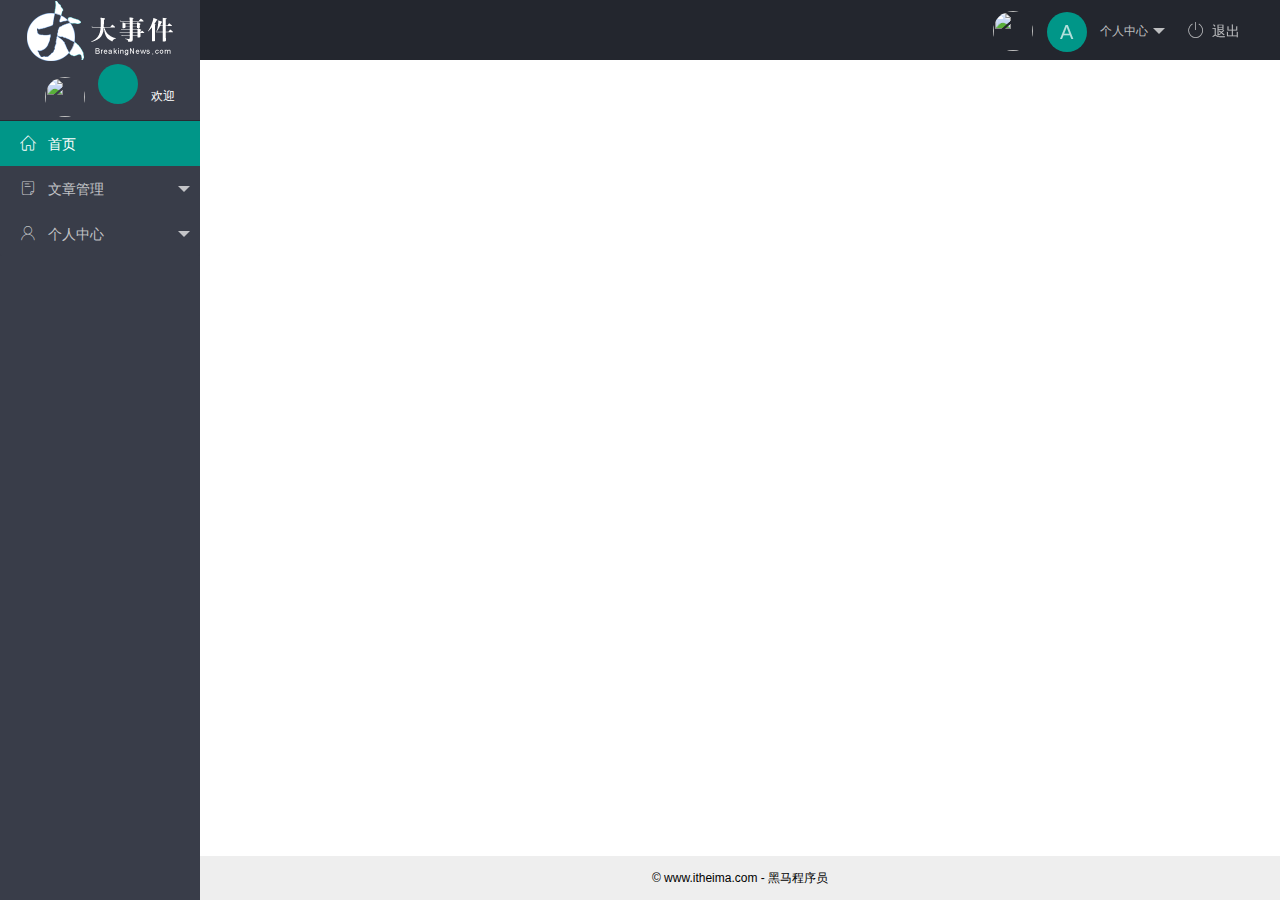
==== commit 26b617fa: "完成了个人中心功能的开发" ====
--- a/index.html
+++ b/index.html
@@ -30,9 +30,9 @@
               个人中心
             </a>
             <dl class="layui-nav-child">
-              <dd><a href="">基本资料</a></dd>
-              <dd><a href="">更换头像</a></dd>
-              <dd><a href="">重置密码</a></dd>
+              <dd><a href="/user//user_info.html" target="fm">基本资料</a></dd>
+              <dd><a href="/user/user_avatar.html" target="fm">更换头像</a></dd>
+              <dd><a href="/user/user_pwd.html" target="fm">重置密码</a></dd>
             </dl>
           </li>
           <li class="layui-nav-item" lay-header-event="menuRight" lay-unselect>
@@ -50,8 +50,8 @@
               src="//tva1.sinaimg.cn/crop.0.0.118.118.180/5db11ff4gw1e77d3nqrv8j203b03cweg.jpg"
               class="layui-nav-img"
             />
-            <span class="text-avatar">A</span>
-            <span id="welcome">欢迎 ***</span>
+            <span class="text-avatar"></span>
+            <span id="welcome">欢迎</span>
           </div>
           <!-- 左侧导航区域（可配合layui已有的垂直导航） -->
           <ul class="layui-nav layui-nav-tree" lay-shrink="all">
@@ -94,19 +94,19 @@
               >
               <dl class="layui-nav-child">
                 <dd>
-                  <a href="javascript:;">
+                  <a href="/user/user_info.html" target="fm">
                     <i class="layui-icon layui-icon-app"></i>
                     基本资料</a
                   >
                 </dd>
                 <dd>
-                  <a href="javascript:;">
+                  <a href="/user/user_avatar.html" target="fm">
                     <i class="layui-icon layui-icon-app"></i>
                     更换头像</a
                   >
                 </dd>
                 <dd>
-                  <a href="javascript:;">
+                  <a href="/user/user_pwd.html" target="fm">
                     <i class="layui-icon layui-icon-app"></i>
                     重置密码</a
                   >
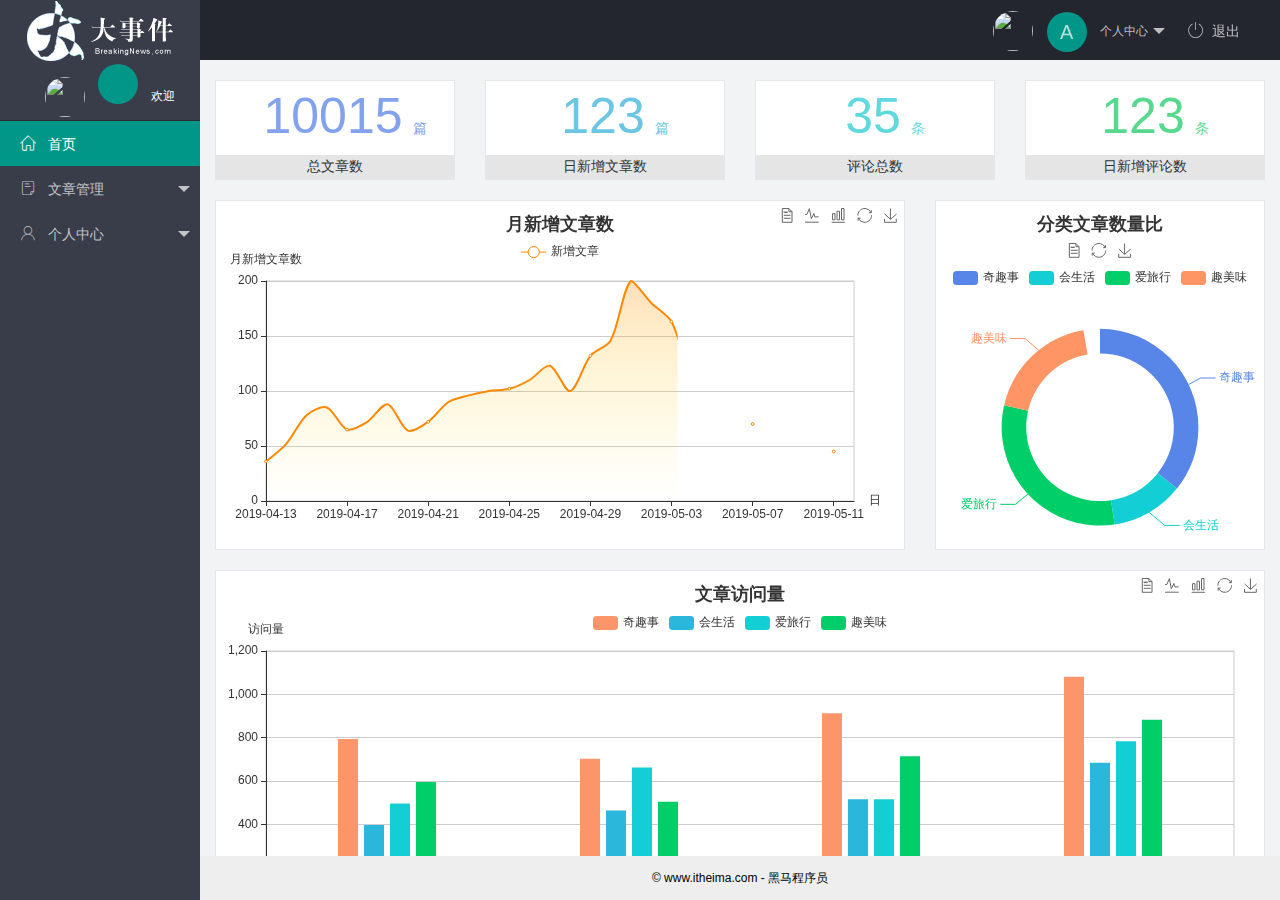
==== commit 2ae773e7: "完成了文章管理功能" ====
--- a/index.html
+++ b/index.html
@@ -68,19 +68,19 @@
               >
               <dl class="layui-nav-child">
                 <dd>
-                  <a href="javascript:;">
+                  <a href="/article/article_cate.html" target="fm">
                     <i class="layui-icon layui-icon-app"></i>
                     文章类别</a
                   >
                 </dd>
                 <dd>
-                  <a href="javascript:;">
+                  <a href="/article/article_list.html" target="fm">
                     <i class="layui-icon layui-icon-app"></i>
                     文章列表</a
                   >
                 </dd>
                 <dd>
-                  <a href="javascript:;">
+                  <a href="/article/article_pub.html" target="fm">
                     <i class="layui-icon layui-icon-app"></i>
                     发表文章</a
                   >
@@ -119,7 +119,7 @@
 
       <div class="layui-body">
         <!-- 内容主体区域 -->
-        <iframe name="fm" src="" frameborder="0"></iframe>
+        <iframe name="fm" src="/home/dashboard.html" frameborder="0"></iframe>
       </div>
 
       <div class="layui-footer">
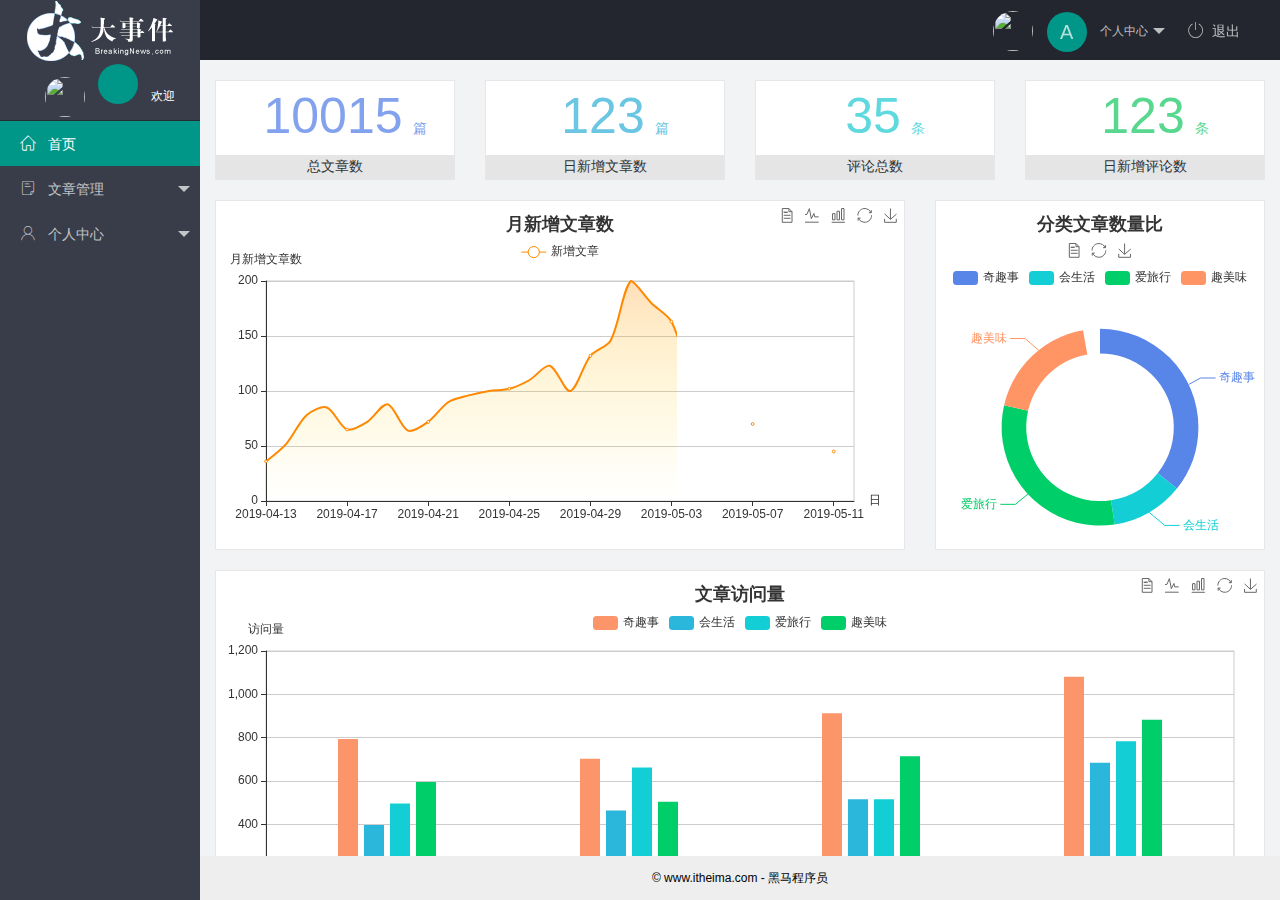
==== commit cd0d7ae3: "修改了一些bug,实现了文章内容的编辑功能" ====
--- a/index.html
+++ b/index.html
@@ -74,7 +74,11 @@
                   >
                 </dd>
                 <dd>
-                  <a href="/article/article_list.html" target="fm">
+                  <a
+                    href="/article/article_list.html"
+                    target="fm"
+                    id="article_list"
+                  >
                     <i class="layui-icon layui-icon-app"></i>
                     文章列表</a
                   >
